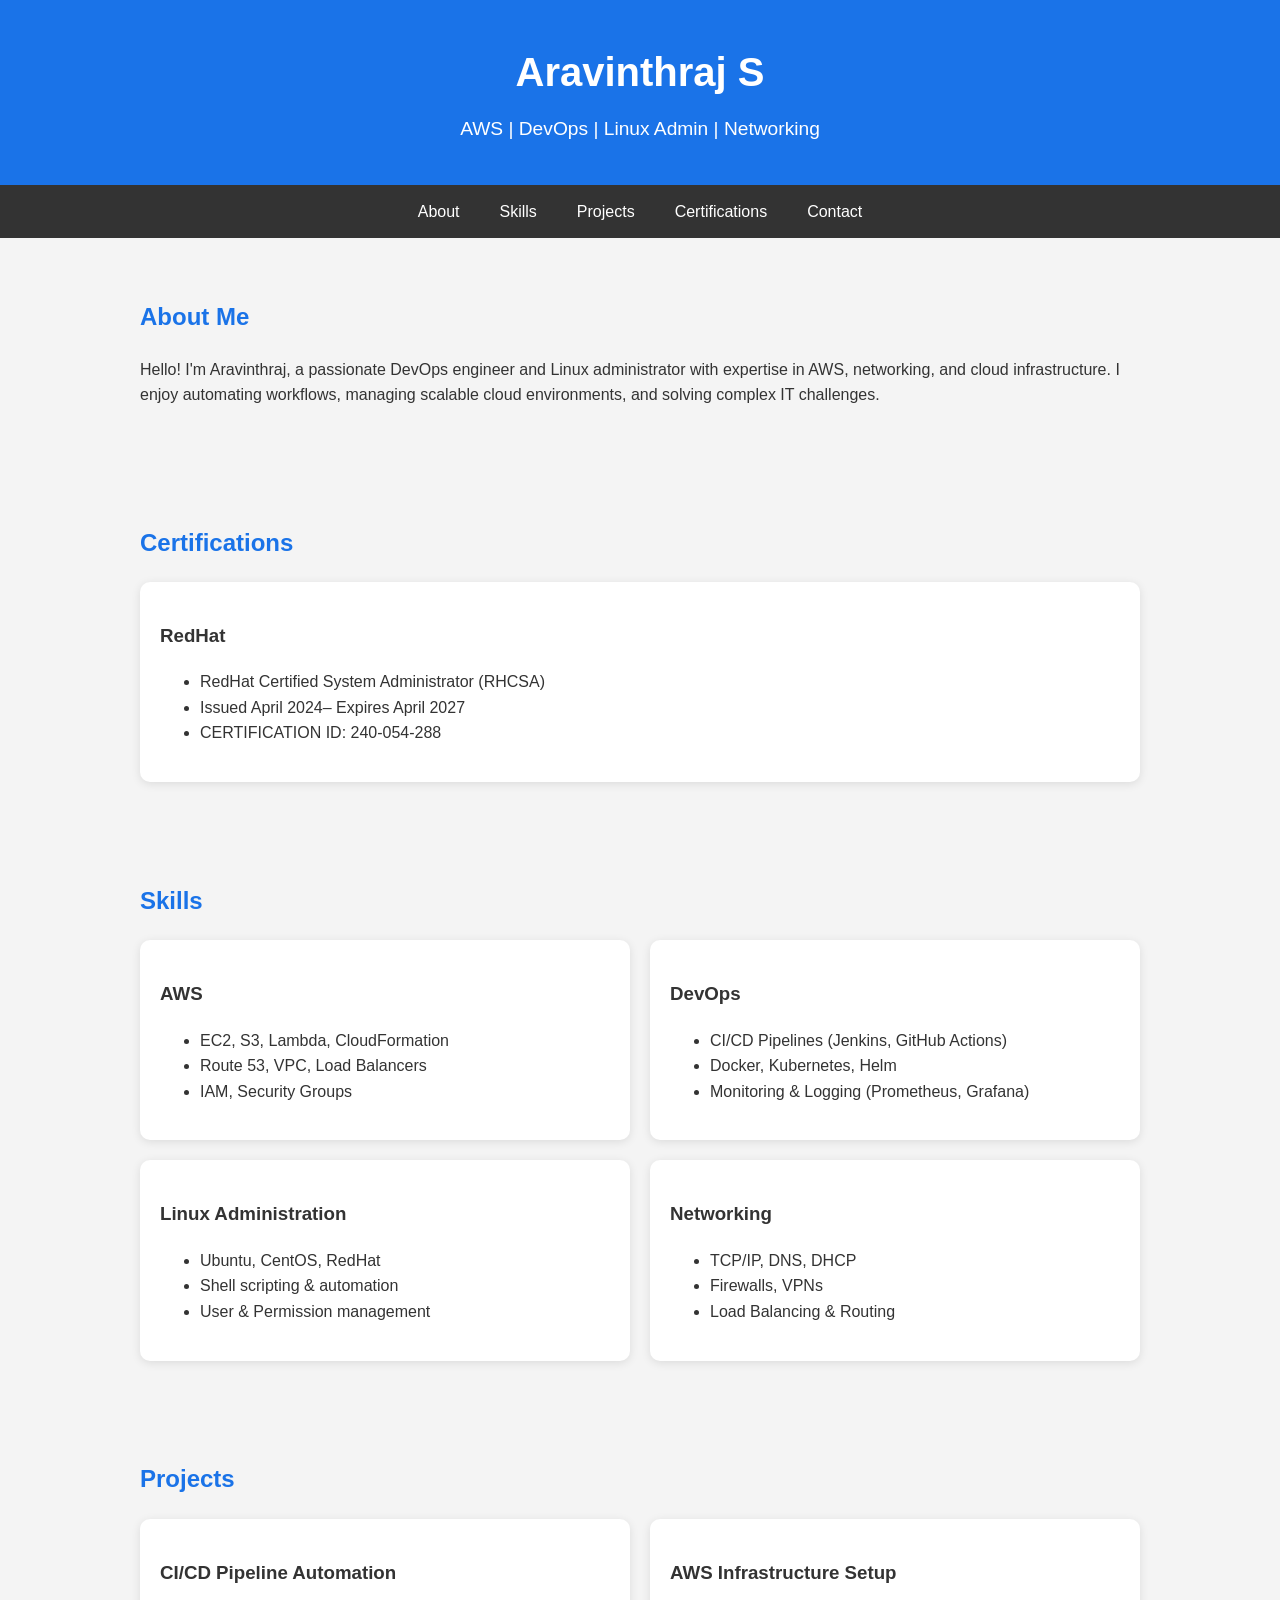
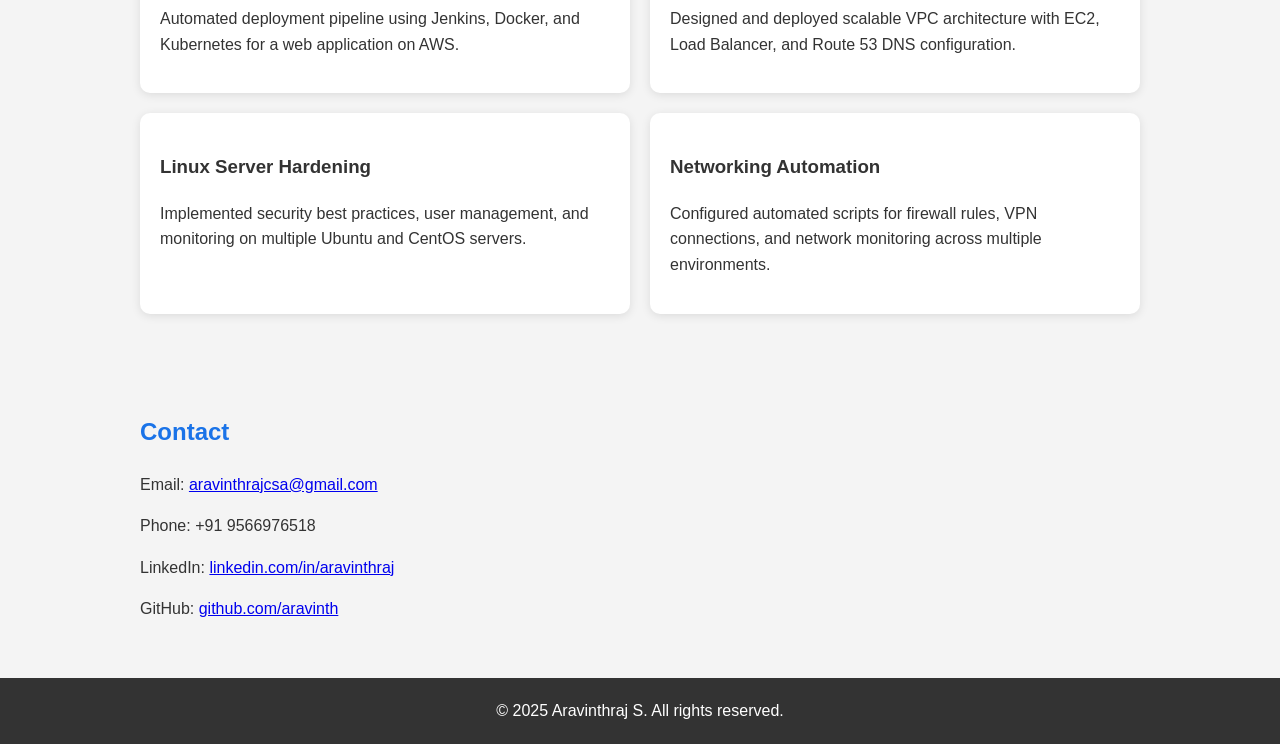
==== root/aravinth.html @ 82a0ebeb "Update aravinth.html" ====
<!DOCTYPE html>
<html lang="en">
<head>
    <meta charset="UTF-8">
    <meta name="viewport" content="width=device-width, initial-scale=1.0">
    <title>Aravinthraj S | DevOps & AWS Portfolio</title>
    <style>
        body {
            font-family: Arial, sans-serif;
            margin: 0;
            line-height: 1.6;
            background-color: #f4f4f4;
            color: #333;
        }
        header {
            background-color: #1a73e8;
            color: white;
            padding: 40px 20px;
            text-align: center;
        }
        header h1 {
            margin: 0;
            font-size: 2.5rem;
        }
        header p {
            margin: 10px 0 0;
            font-size: 1.2rem;
        }
        nav {
            display: flex;
            justify-content: center;
            background: #333;
        }
        nav a {
            color: white;
            padding: 14px 20px;
            text-decoration: none;
        }
        nav a:hover {
            background: #1a73e8;
        }
        section {
            padding: 40px 20px;
            max-width: 1000px;
            margin: auto;
        }
        h2 {
            color: #1a73e8;
        }
        .skills, .projects {
            display: flex;
            flex-wrap: wrap;
            gap: 20px;
        }
        .card {
            background: white;
            padding: 20px;
            flex: 1 1 300px;
            border-radius: 10px;
            box-shadow: 0px 2px 10px rgba(0,0,0,0.1);
        }
        footer {
            text-align: center;
            padding: 20px;
            background: #333;
            color: white;
        }
        .contact a {
            color: #1a73e8;
            text-decoration: none;
        }
    </style>
</head>
<body>

<header>
    <h1>Aravinthraj S</h1>
    <p>AWS | DevOps | Linux Admin | Networking</p>
</header>

<nav>
    <a href="#about">About</a>
    <a href="#skills">Skills</a>
    <a href="#projects">Projects</a>
    <a href="#certifications">Certifications</a>
    <a href="#contact">Contact</a>
</nav>

<section id="about">
    <h2>About Me</h2>
    <p>Hello! I'm Aravinthraj, a passionate DevOps engineer and Linux administrator with expertise in AWS, 
        networking, and cloud infrastructure. I enjoy automating workflows, managing scalable cloud environments,
         and solving complex IT challenges.</p>
</section>

<!-- <section id="certifications">
    <h2>RedHat</h2>
    <p>Hello! I'm Aravinthraj, a passionate DevOps engineer and Linux administrator with expertise in AWS, 
        networking, and cloud infrastructure. I enjoy automating workflows, managing scalable cloud environments,
         and solving complex IT challenges.</p>
</section> -->

<section id="certifications">
    <h2>Certifications</h2>
    <div class="certifications">
        <div class="card">
            <h3>RedHat</h3>
            <ul>
                <li>RedHat Certified System Administrator (RHCSA)</li>
                <li>Issued April 2024– Expires April 2027</li>
                <li>CERTIFICATION ID: 240-054-288</li>
            </ul>
        </div>
    </div>
</section>

<section id="skills">
    <h2>Skills</h2>
    <div class="skills">
        <div class="card">
            <h3>AWS</h3>
            <ul>
                <li>EC2, S3, Lambda, CloudFormation</li>
                <li>Route 53, VPC, Load Balancers</li>
                <li>IAM, Security Groups</li>
            </ul>
        </div>
        <div class="card">
            <h3>DevOps</h3>
            <ul>
                <li>CI/CD Pipelines (Jenkins, GitHub Actions)</li>
                <li>Docker, Kubernetes, Helm</li>
                <li>Monitoring & Logging (Prometheus, Grafana)</li>
            </ul>
        </div>
        <div class="card">
            <h3>Linux Administration</h3>
            <ul>
                <li>Ubuntu, CentOS, RedHat</li>
                <li>Shell scripting & automation</li>
                <li>User & Permission management</li>
            </ul>
        </div>
        <div class="card">
            <h3>Networking</h3>
            <ul>
                <li>TCP/IP, DNS, DHCP</li>
                <li>Firewalls, VPNs</li>
                <li>Load Balancing & Routing</li>
            </ul>
        </div>
    </div>
</section>

<section id="projects">
    <h2>Projects</h2>
    <div class="projects">
        <div class="card">
            <h3>CI/CD Pipeline Automation</h3>
            <p>Automated deployment pipeline using Jenkins, Docker, and Kubernetes for a web application on AWS.</p>
        </div>
        <div class="card">
            <h3>AWS Infrastructure Setup</h3>
            <p>Designed and deployed scalable VPC architecture with EC2, Load Balancer, and Route 53 DNS configuration.</p>
        </div>
        <div class="card">
            <h3>Linux Server Hardening</h3>
            <p>Implemented security best practices, user management, and monitoring on multiple Ubuntu and CentOS servers.</p>
        </div>
        <div class="card">
            <h3>Networking Automation</h3>
            <p>Configured automated scripts for firewall rules, VPN connections, and network monitoring across multiple environments.</p>
        </div>
    </div>
</section>

<section id="contact">
    <h2>Contact</h2>
    <p>Email: <a href="mailto:aravinthrajcsa@gmail.com">aravinthrajcsa@gmail.com</a></p>
    <p>Phone: +91 9566976518</p>
    <p>LinkedIn: <a href="https://www.linkedin.com/in/aravinthraj" target="_blank">linkedin.com/in/aravinthraj</a></p>
    <p>GitHub: <a href="https://github.com/aravinthcsa" target="_blank">github.com/aravinth</a></p>
</section>

<footer>
    &copy; 2025 Aravinthraj S. All rights reserved.
</footer>

</body>
</html>
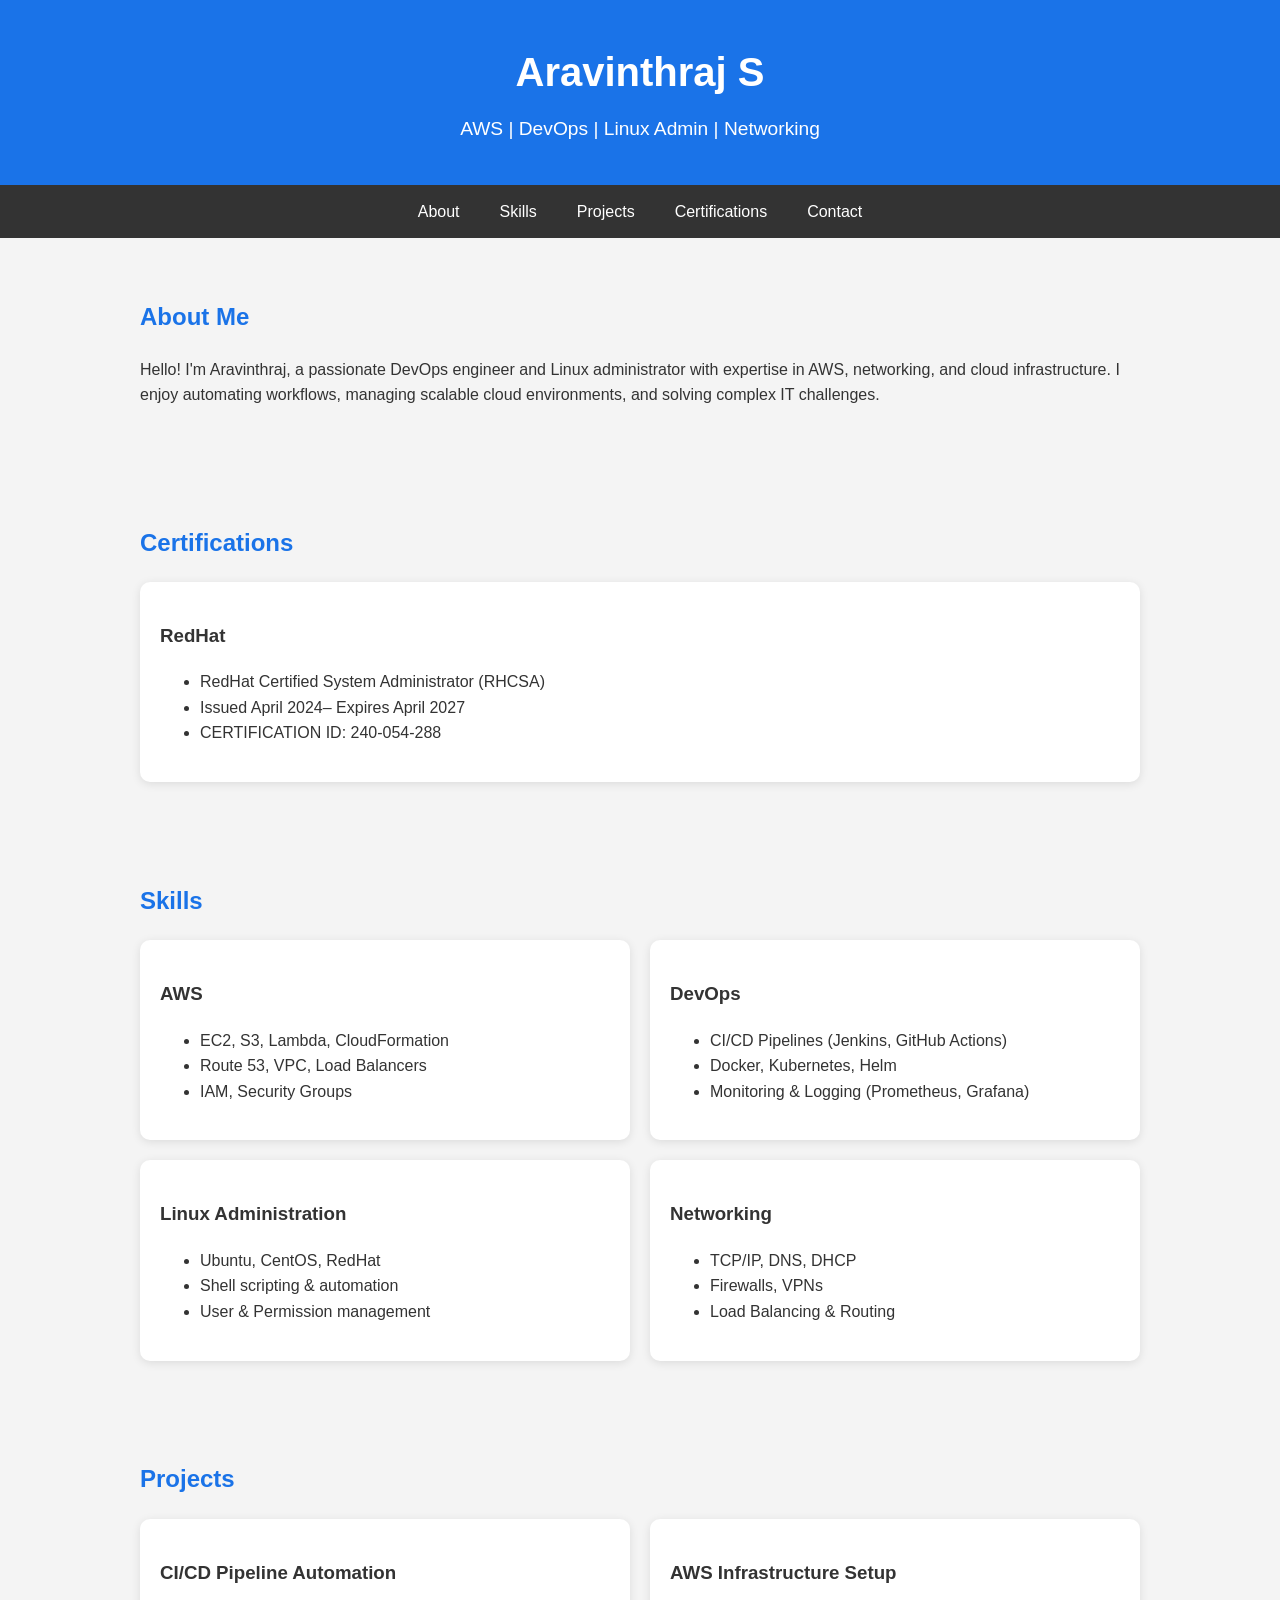
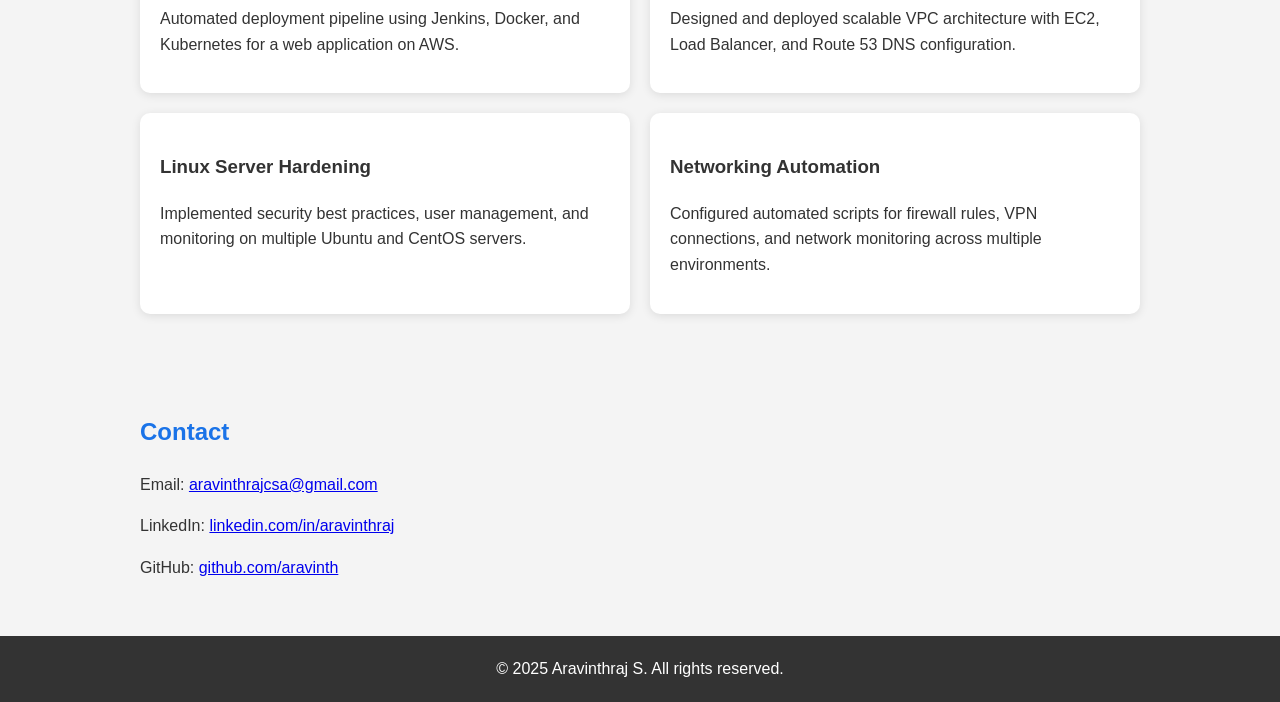
==== commit 55fa510c: "Update aravinth.html" ====
--- a/root/aravinth.html
+++ b/root/aravinth.html
@@ -177,7 +177,6 @@
 <section id="contact">
     <h2>Contact</h2>
     <p>Email: <a href="mailto:aravinthrajcsa@gmail.com">aravinthrajcsa@gmail.com</a></p>
-    <p>Phone: +91 9566976518</p>
     <p>LinkedIn: <a href="https://www.linkedin.com/in/aravinthraj" target="_blank">linkedin.com/in/aravinthraj</a></p>
     <p>GitHub: <a href="https://github.com/aravinthcsa" target="_blank">github.com/aravinth</a></p>
 </section>
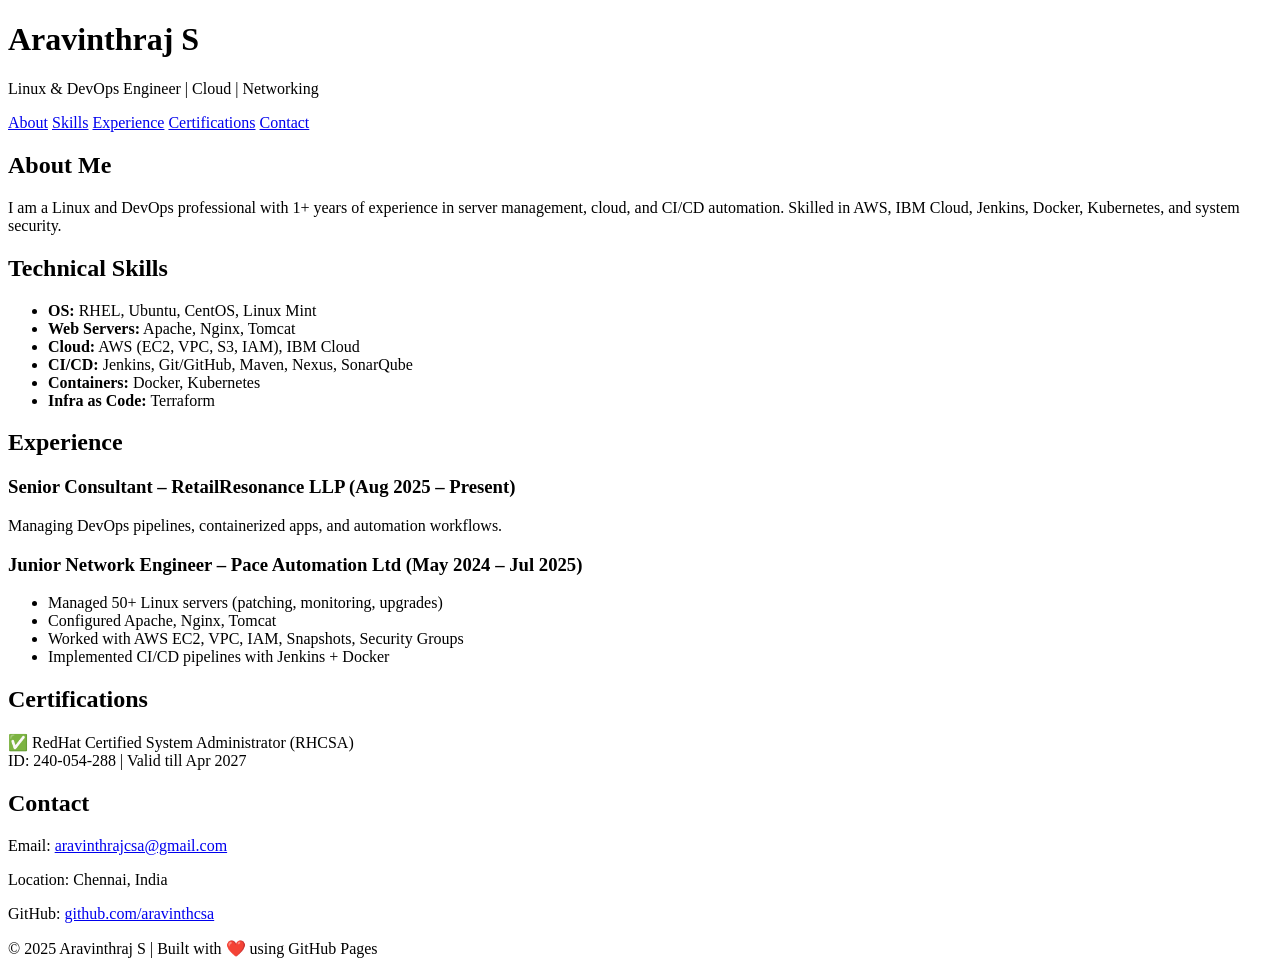
==== commit 28ac37d0: "Update aravinth.html" ====
--- a/root/aravinth.html
+++ b/root/aravinth.html
@@ -1,189 +1,70 @@
 <!DOCTYPE html>
 <html lang="en">
 <head>
-    <meta charset="UTF-8">
-    <meta name="viewport" content="width=device-width, initial-scale=1.0">
-    <title>Aravinthraj S | DevOps & AWS Portfolio</title>
-    <style>
-        body {
-            font-family: Arial, sans-serif;
-            margin: 0;
-            line-height: 1.6;
-            background-color: #f4f4f4;
-            color: #333;
-        }
-        header {
-            background-color: #1a73e8;
-            color: white;
-            padding: 40px 20px;
-            text-align: center;
-        }
-        header h1 {
-            margin: 0;
-            font-size: 2.5rem;
-        }
-        header p {
-            margin: 10px 0 0;
-            font-size: 1.2rem;
-        }
-        nav {
-            display: flex;
-            justify-content: center;
-            background: #333;
-        }
-        nav a {
-            color: white;
-            padding: 14px 20px;
-            text-decoration: none;
-        }
-        nav a:hover {
-            background: #1a73e8;
-        }
-        section {
-            padding: 40px 20px;
-            max-width: 1000px;
-            margin: auto;
-        }
-        h2 {
-            color: #1a73e8;
-        }
-        .skills, .projects {
-            display: flex;
-            flex-wrap: wrap;
-            gap: 20px;
-        }
-        .card {
-            background: white;
-            padding: 20px;
-            flex: 1 1 300px;
-            border-radius: 10px;
-            box-shadow: 0px 2px 10px rgba(0,0,0,0.1);
-        }
-        footer {
-            text-align: center;
-            padding: 20px;
-            background: #333;
-            color: white;
-        }
-        .contact a {
-            color: #1a73e8;
-            text-decoration: none;
-        }
-    </style>
+  <meta charset="UTF-8">
+  <meta name="viewport" content="width=device-width, initial-scale=1.0">
+  <title>Aravinthraj S | DevOps Engineer</title>
+  <link rel="stylesheet" href="style.css">
 </head>
 <body>
+  <header>
+    <h1>Aravinthraj S</h1>
+    <p>Linux & DevOps Engineer | Cloud | Networking</p>
+    <nav>
+      <a href="#about">About</a>
+      <a href="#skills">Skills</a>
+      <a href="#experience">Experience</a>
+      <a href="#certifications">Certifications</a>
+      <a href="#contact">Contact</a>
+    </nav>
+  </header>
 
-<header>
-    <h1>Aravinthraj S</h1>
-    <p>AWS | DevOps | Linux Admin | Networking</p>
-</header>
+  <section id="about">
+    <h2>About Me</h2>
+    <p>I am a Linux and DevOps professional with 1+ years of experience in server management, cloud, and CI/CD automation. Skilled in AWS, IBM Cloud, Jenkins, Docker, Kubernetes, and system security.</p>
+  </section>
 
-<nav>
-    <a href="#about">About</a>
-    <a href="#skills">Skills</a>
-    <a href="#projects">Projects</a>
-    <a href="#certifications">Certifications</a>
-    <a href="#contact">Contact</a>
-</nav>
+  <section id="skills">
+    <h2>Technical Skills</h2>
+    <ul>
+      <li><b>OS:</b> RHEL, Ubuntu, CentOS, Linux Mint</li>
+      <li><b>Web Servers:</b> Apache, Nginx, Tomcat</li>
+      <li><b>Cloud:</b> AWS (EC2, VPC, S3, IAM), IBM Cloud</li>
+      <li><b>CI/CD:</b> Jenkins, Git/GitHub, Maven, Nexus, SonarQube</li>
+      <li><b>Containers:</b> Docker, Kubernetes</li>
+      <li><b>Infra as Code:</b> Terraform</li>
+    </ul>
+  </section>
 
-<section id="about">
-    <h2>About Me</h2>
-    <p>Hello! I'm Aravinthraj, a passionate DevOps engineer and Linux administrator with expertise in AWS, 
-        networking, and cloud infrastructure. I enjoy automating workflows, managing scalable cloud environments,
-         and solving complex IT challenges.</p>
-</section>
+  <section id="experience">
+    <h2>Experience</h2>
+    <h3>Senior Consultant – RetailResonance LLP (Aug 2025 – Present)</h3>
+    <p>Managing DevOps pipelines, containerized apps, and automation workflows.</p>
+    
+    <h3>Junior Network Engineer – Pace Automation Ltd (May 2024 – Jul 2025)</h3>
+    <ul>
+      <li>Managed 50+ Linux servers (patching, monitoring, upgrades)</li>
+      <li>Configured Apache, Nginx, Tomcat</li>
+      <li>Worked with AWS EC2, VPC, IAM, Snapshots, Security Groups</li>
+      <li>Implemented CI/CD pipelines with Jenkins + Docker</li>
+    </ul>
+  </section>
 
-<!-- <section id="certifications">
-    <h2>RedHat</h2>
-    <p>Hello! I'm Aravinthraj, a passionate DevOps engineer and Linux administrator with expertise in AWS, 
-        networking, and cloud infrastructure. I enjoy automating workflows, managing scalable cloud environments,
-         and solving complex IT challenges.</p>
-</section> -->
+  <section id="certifications">
+    <h2>Certifications</h2>
+    <p>✅ RedHat Certified System Administrator (RHCSA)<br>
+       ID: 240-054-288 | Valid till Apr 2027</p>
+  </section>
 
-<section id="certifications">
-    <h2>Certifications</h2>
-    <div class="certifications">
-        <div class="card">
-            <h3>RedHat</h3>
-            <ul>
-                <li>RedHat Certified System Administrator (RHCSA)</li>
-                <li>Issued April 2024– Expires April 2027</li>
-                <li>CERTIFICATION ID: 240-054-288</li>
-            </ul>
-        </div>
-    </div>
-</section>
-
-<section id="skills">
-    <h2>Skills</h2>
-    <div class="skills">
-        <div class="card">
-            <h3>AWS</h3>
-            <ul>
-                <li>EC2, S3, Lambda, CloudFormation</li>
-                <li>Route 53, VPC, Load Balancers</li>
-                <li>IAM, Security Groups</li>
-            </ul>
-        </div>
-        <div class="card">
-            <h3>DevOps</h3>
-            <ul>
-                <li>CI/CD Pipelines (Jenkins, GitHub Actions)</li>
-                <li>Docker, Kubernetes, Helm</li>
-                <li>Monitoring & Logging (Prometheus, Grafana)</li>
-            </ul>
-        </div>
-        <div class="card">
-            <h3>Linux Administration</h3>
-            <ul>
-                <li>Ubuntu, CentOS, RedHat</li>
-                <li>Shell scripting & automation</li>
-                <li>User & Permission management</li>
-            </ul>
-        </div>
-        <div class="card">
-            <h3>Networking</h3>
-            <ul>
-                <li>TCP/IP, DNS, DHCP</li>
-                <li>Firewalls, VPNs</li>
-                <li>Load Balancing & Routing</li>
-            </ul>
-        </div>
-    </div>
-</section>
-
-<section id="projects">
-    <h2>Projects</h2>
-    <div class="projects">
-        <div class="card">
-            <h3>CI/CD Pipeline Automation</h3>
-            <p>Automated deployment pipeline using Jenkins, Docker, and Kubernetes for a web application on AWS.</p>
-        </div>
-        <div class="card">
-            <h3>AWS Infrastructure Setup</h3>
-            <p>Designed and deployed scalable VPC architecture with EC2, Load Balancer, and Route 53 DNS configuration.</p>
-        </div>
-        <div class="card">
-            <h3>Linux Server Hardening</h3>
-            <p>Implemented security best practices, user management, and monitoring on multiple Ubuntu and CentOS servers.</p>
-        </div>
-        <div class="card">
-            <h3>Networking Automation</h3>
-            <p>Configured automated scripts for firewall rules, VPN connections, and network monitoring across multiple environments.</p>
-        </div>
-    </div>
-</section>
-
-<section id="contact">
+  <section id="contact">
     <h2>Contact</h2>
     <p>Email: <a href="mailto:aravinthrajcsa@gmail.com">aravinthrajcsa@gmail.com</a></p>
-    <p>LinkedIn: <a href="https://www.linkedin.com/in/aravinthraj" target="_blank">linkedin.com/in/aravinthraj</a></p>
-    <p>GitHub: <a href="https://github.com/aravinthcsa" target="_blank">github.com/aravinth</a></p>
-</section>
+    <p>Location: Chennai, India</p>
+    <p>GitHub: <a href="https://github.com/aravinthcsa" target="_blank">github.com/aravinthcsa</a></p>
+  </section>
 
-<footer>
-    &copy; 2025 Aravinthraj S. All rights reserved.
-</footer>
-
+  <footer>
+    <p>© 2025 Aravinthraj S | Built with ❤️ using GitHub Pages</p>
+  </footer>
 </body>
 </html>
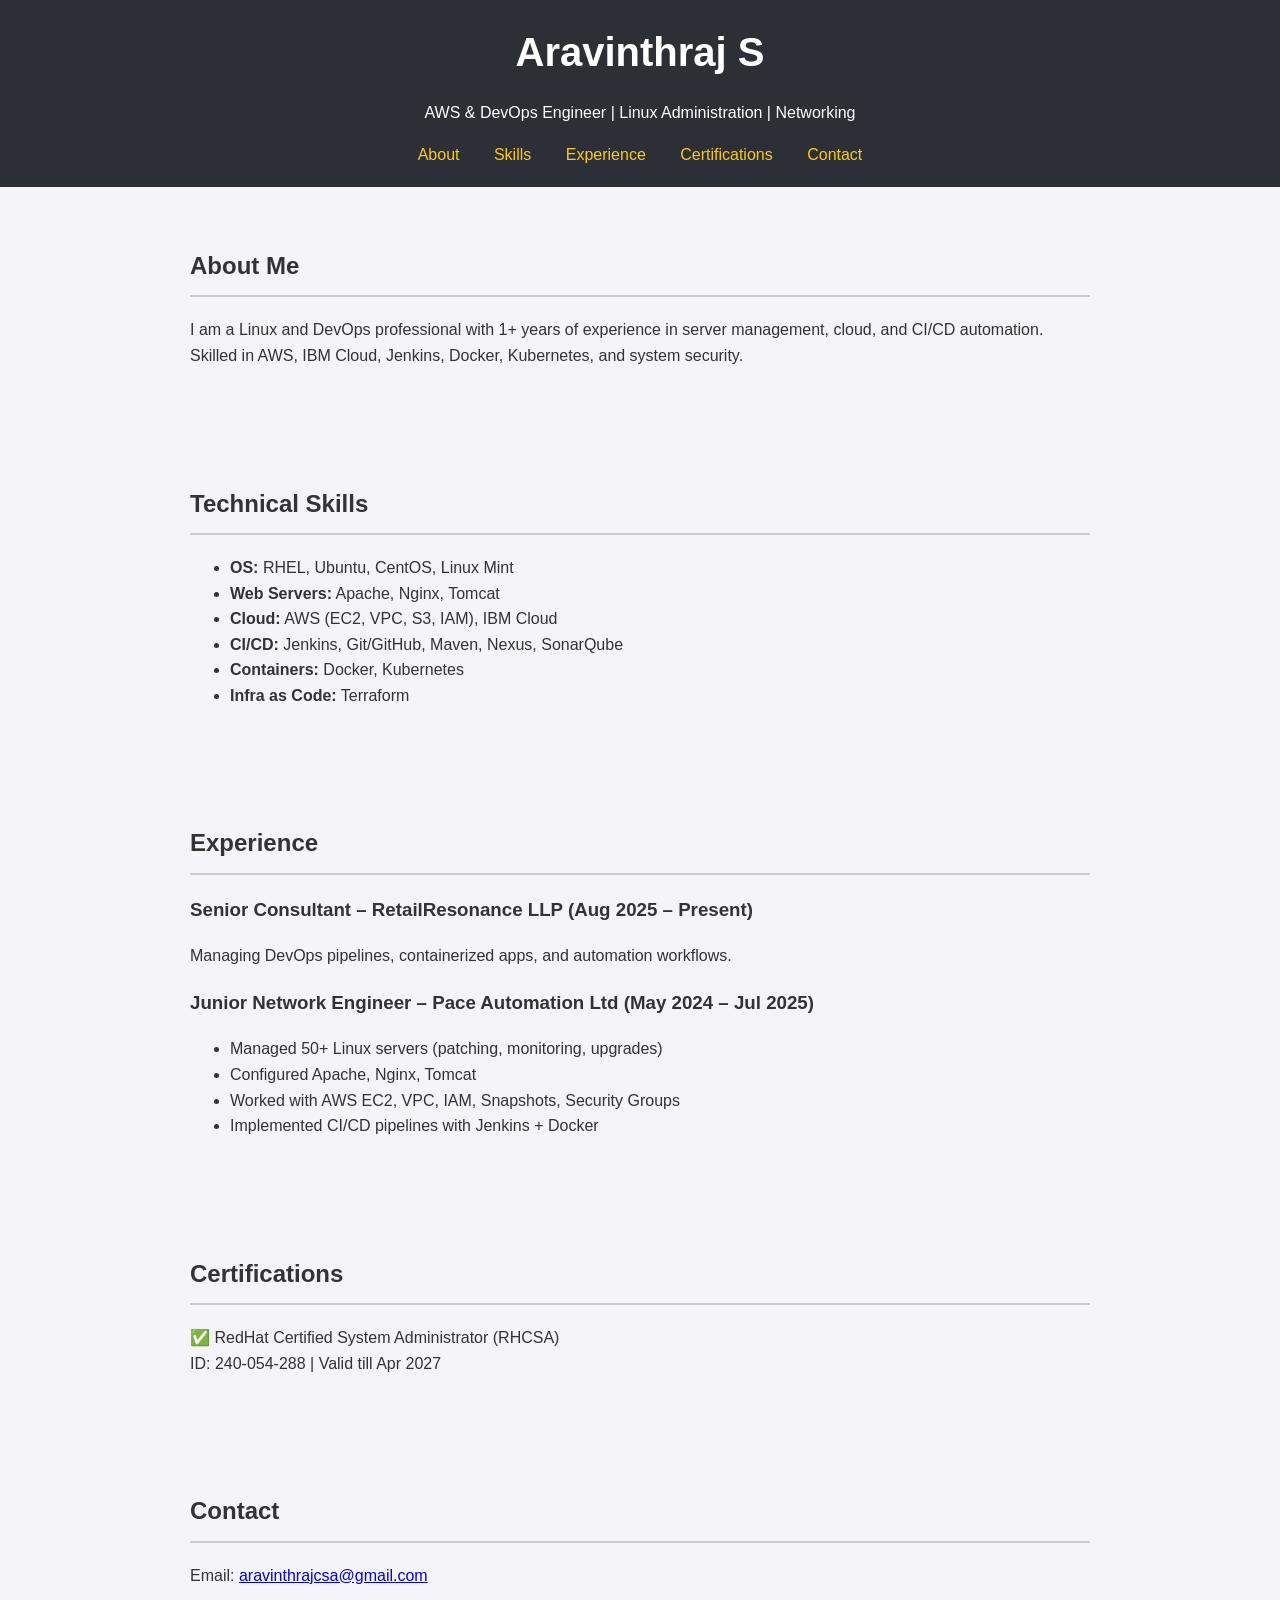
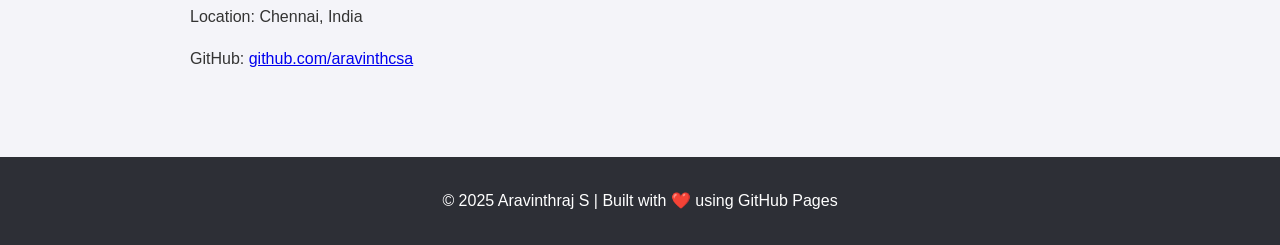
==== commit 4f3ac3d0: "Update aravinth.html" ====
--- a/root/aravinth.html
+++ b/root/aravinth.html
@@ -9,7 +9,7 @@
 <body>
   <header>
     <h1>Aravinthraj S</h1>
-    <p>Linux & DevOps Engineer | Cloud | Networking</p>
+    <p>AWS & DevOps Engineer | Linux Administration | Networking</p>
     <nav>
       <a href="#about">About</a>
       <a href="#skills">Skills</a>
--- a/root/style.css
+++ b/root/style.css
@@ -0,0 +1,40 @@
+body {
+  font-family: Arial, sans-serif;
+  margin: 0;
+  padding: 0;
+  line-height: 1.6;
+  background: #f4f4f9;
+  color: #333;
+}
+header {
+  background: #2d2f36;
+  color: white;
+  padding: 20px 0;
+  text-align: center;
+}
+header h1 {
+  margin: 0;
+  font-size: 2.5rem;
+}
+nav a {
+  margin: 0 15px;
+  color: #ffcc00;
+  text-decoration: none;
+}
+section {
+  padding: 40px;
+  max-width: 900px;
+  margin: auto;
+}
+h2 {
+  border-bottom: 2px solid #ccc;
+  padding-bottom: 10px;
+  margin-bottom: 20px;
+}
+footer {
+  text-align: center;
+  background: #2d2f36;
+  color: white;
+  padding: 15px;
+  margin-top: 30px;
+}
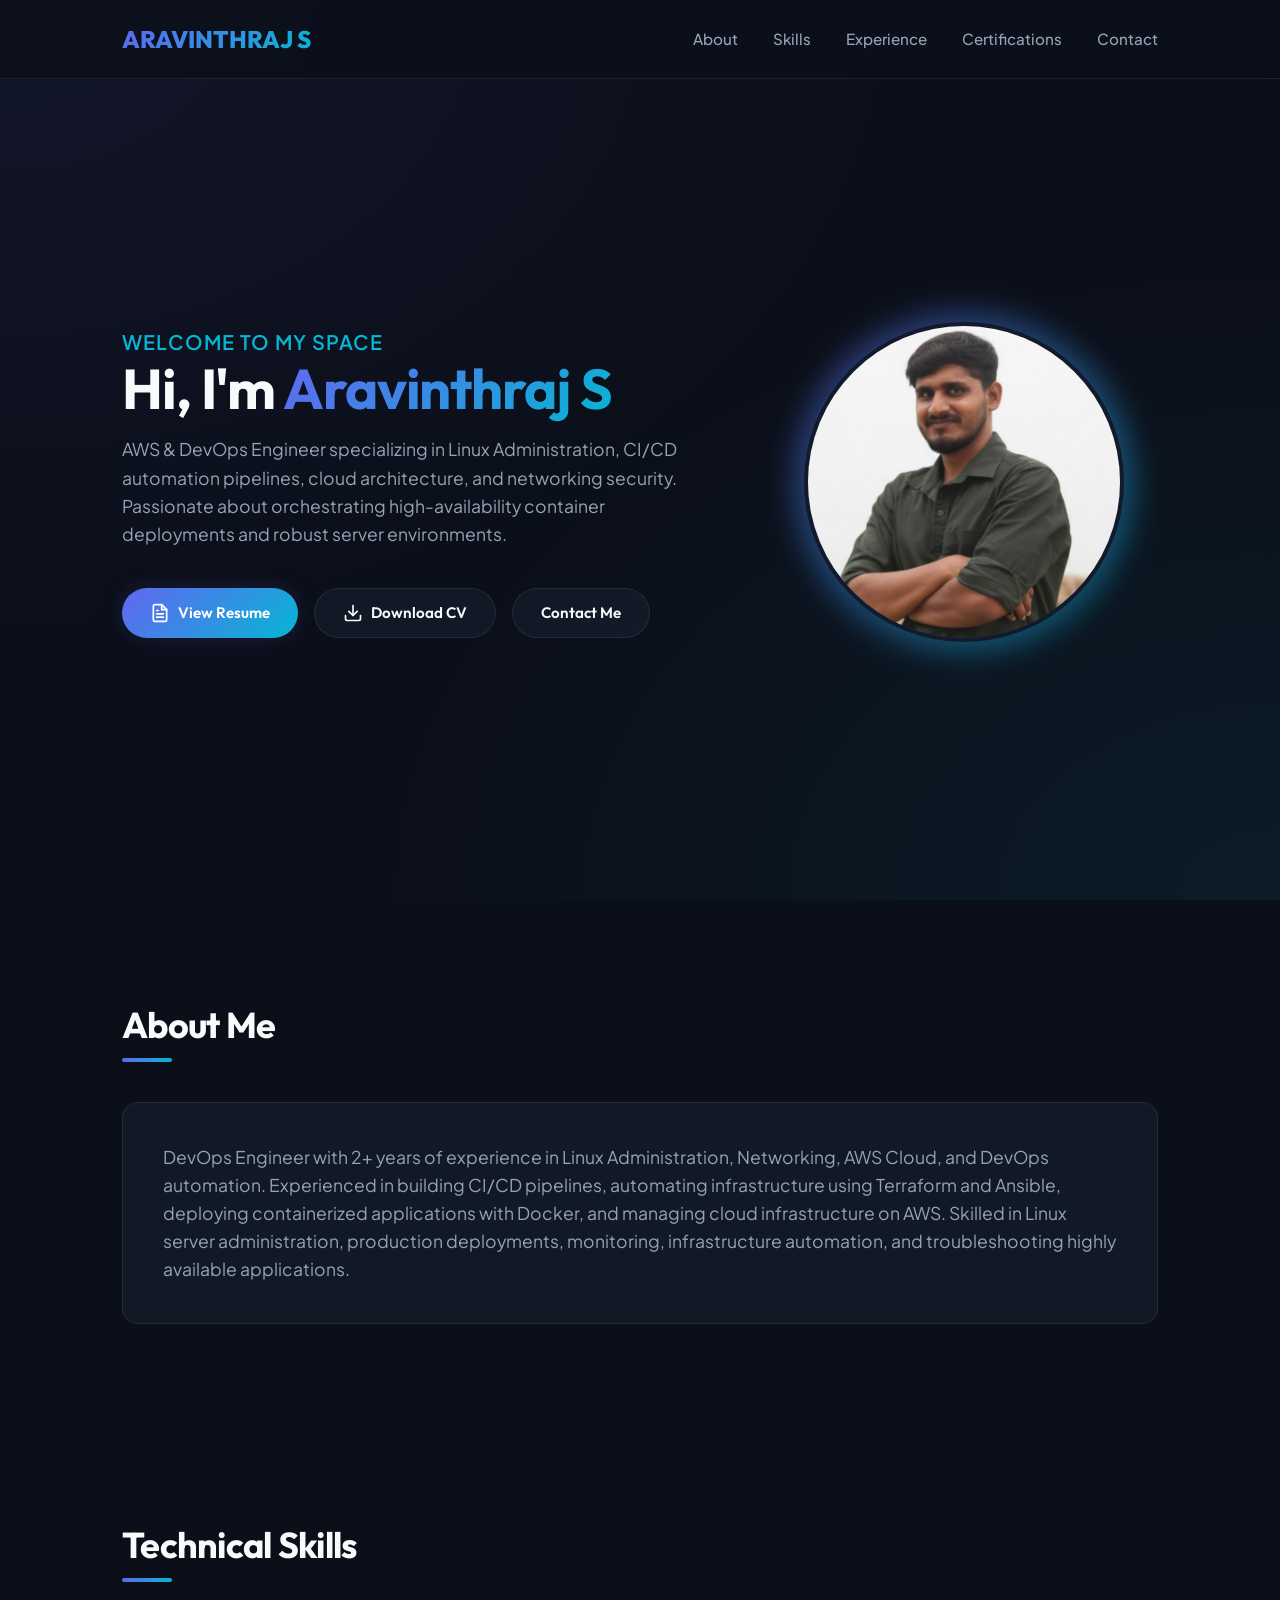
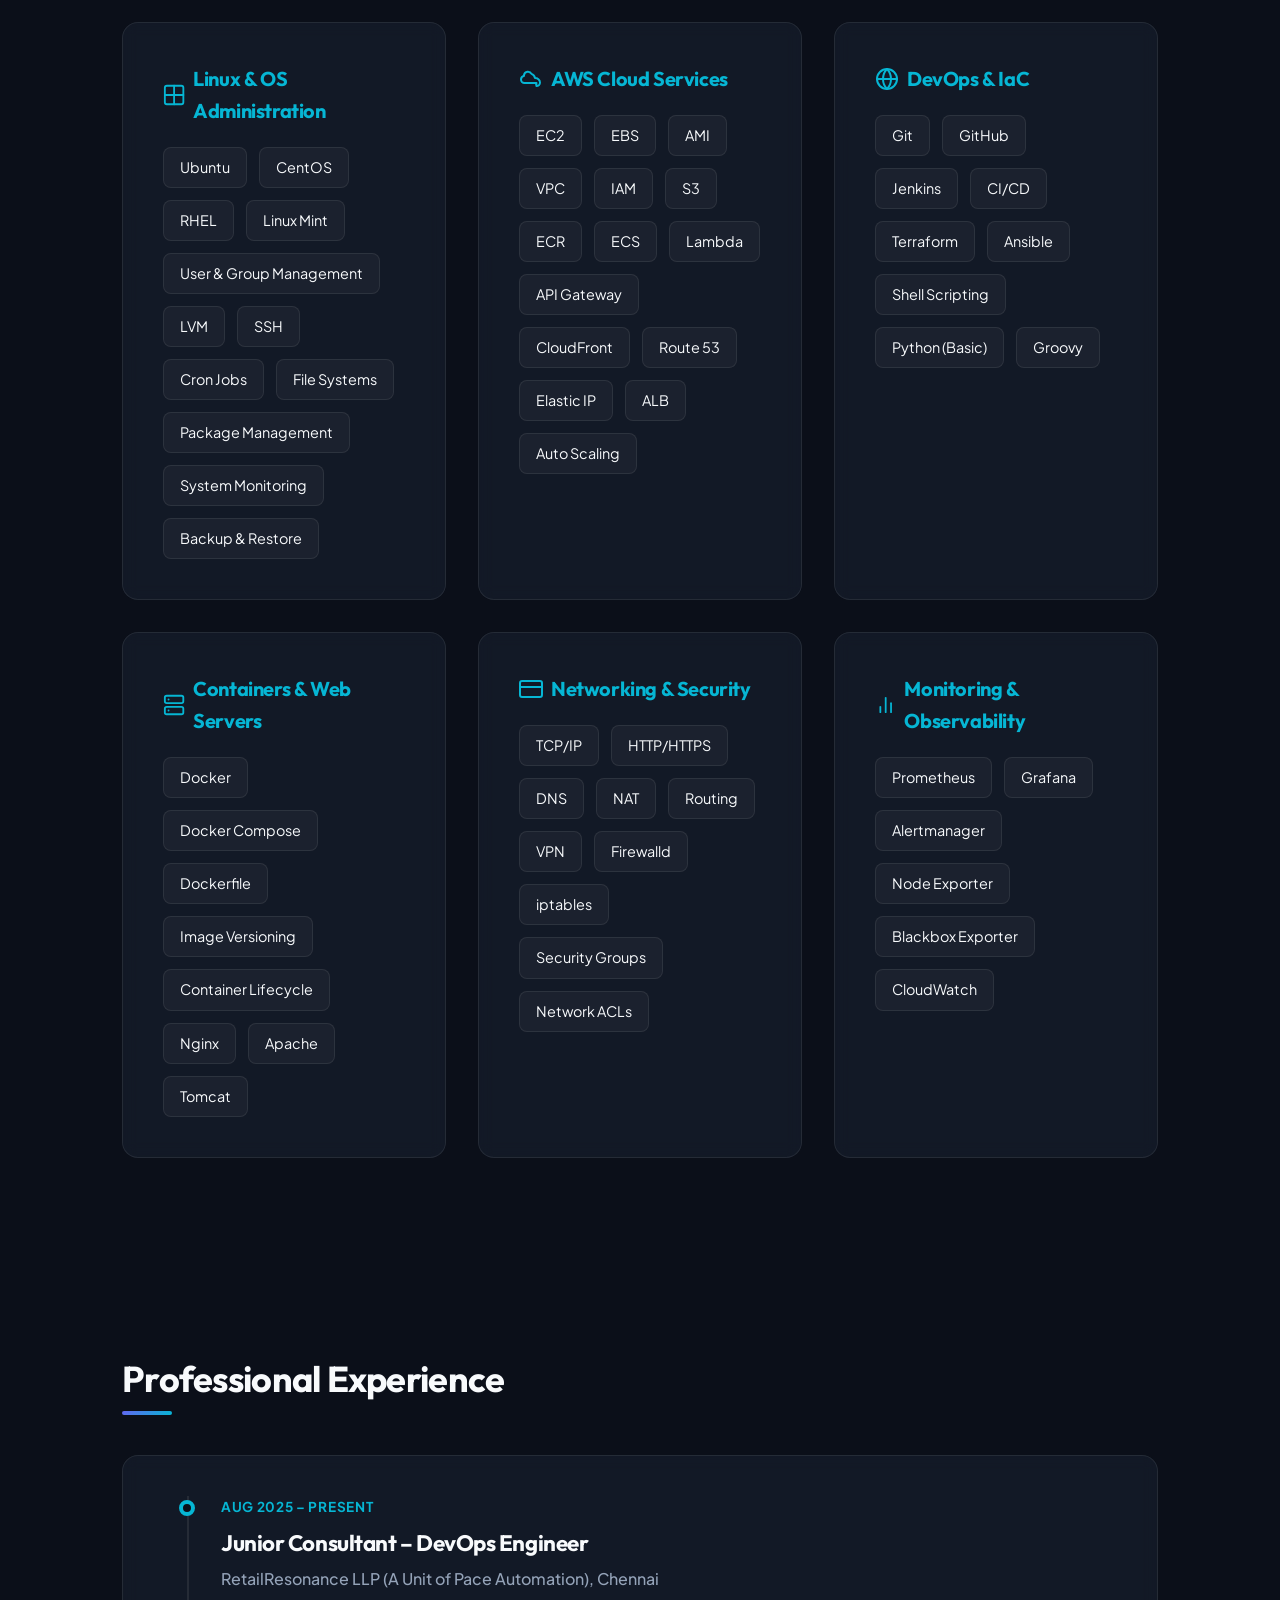
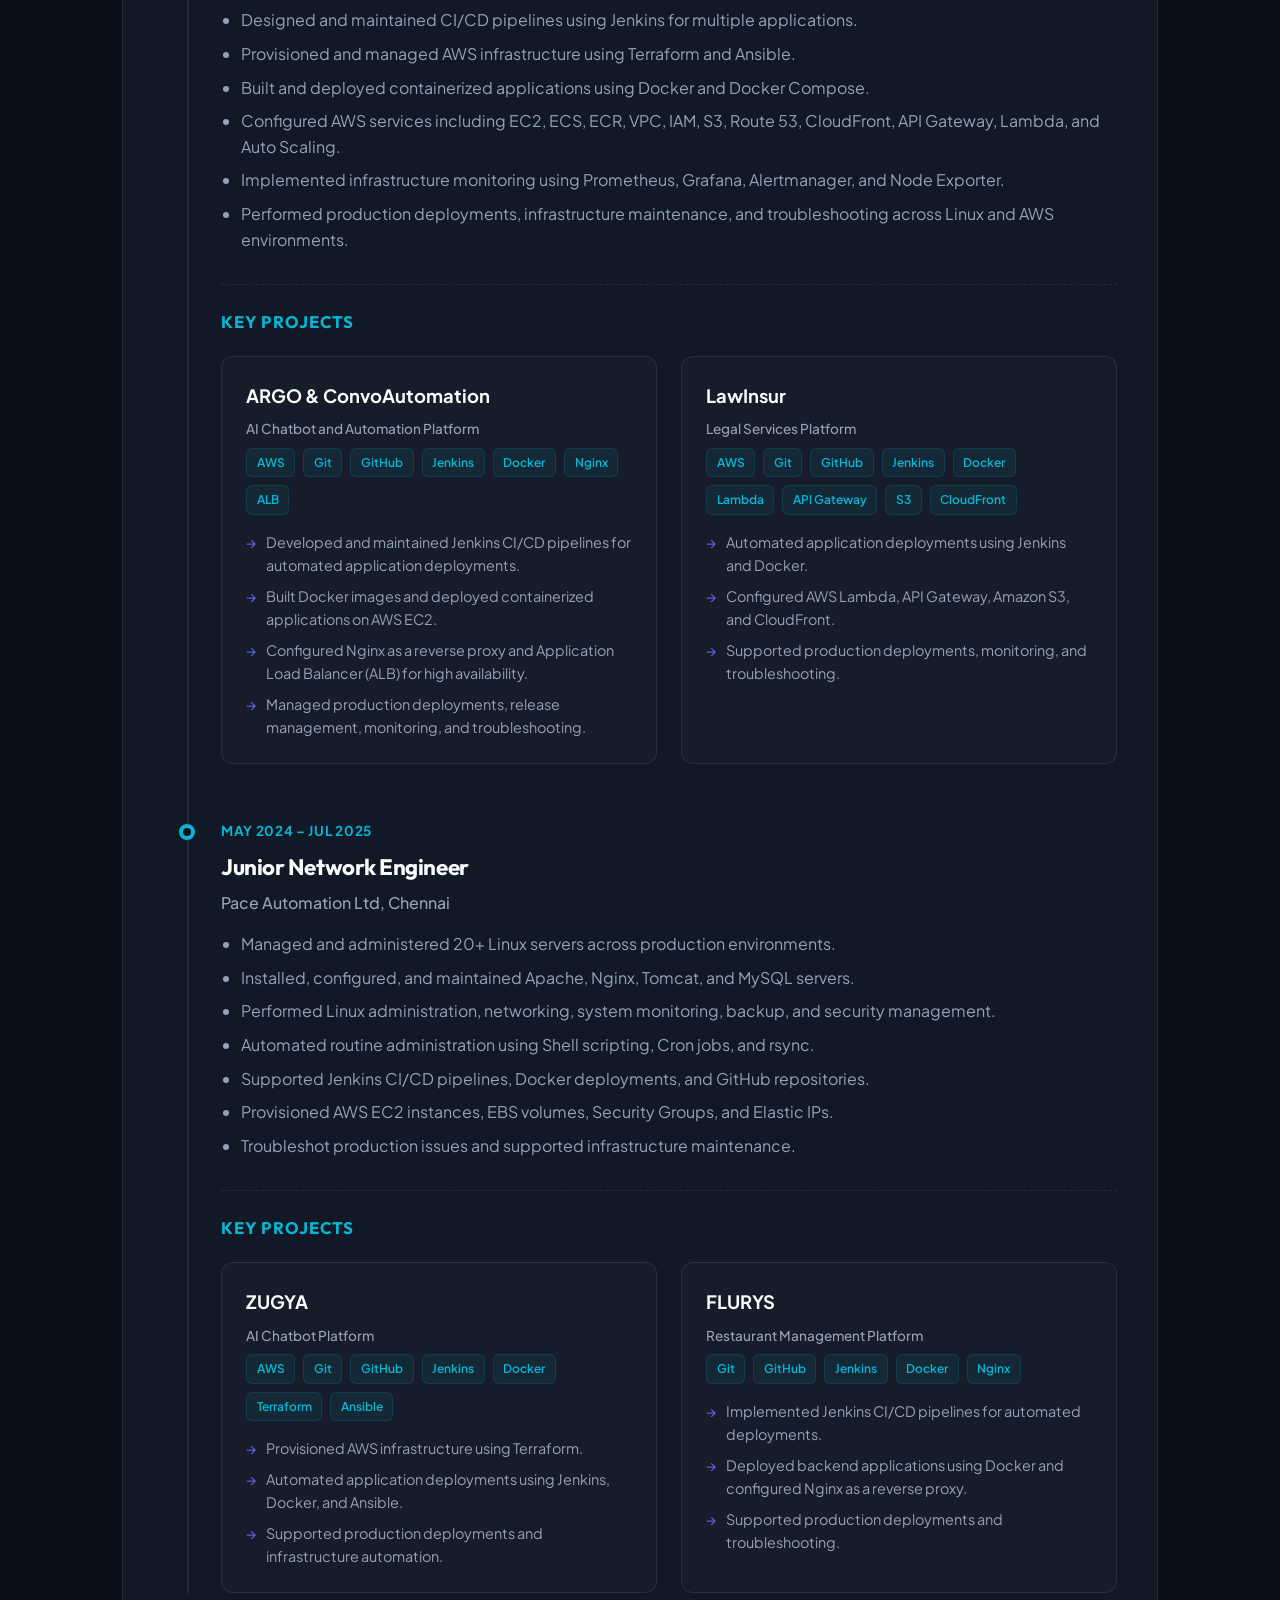
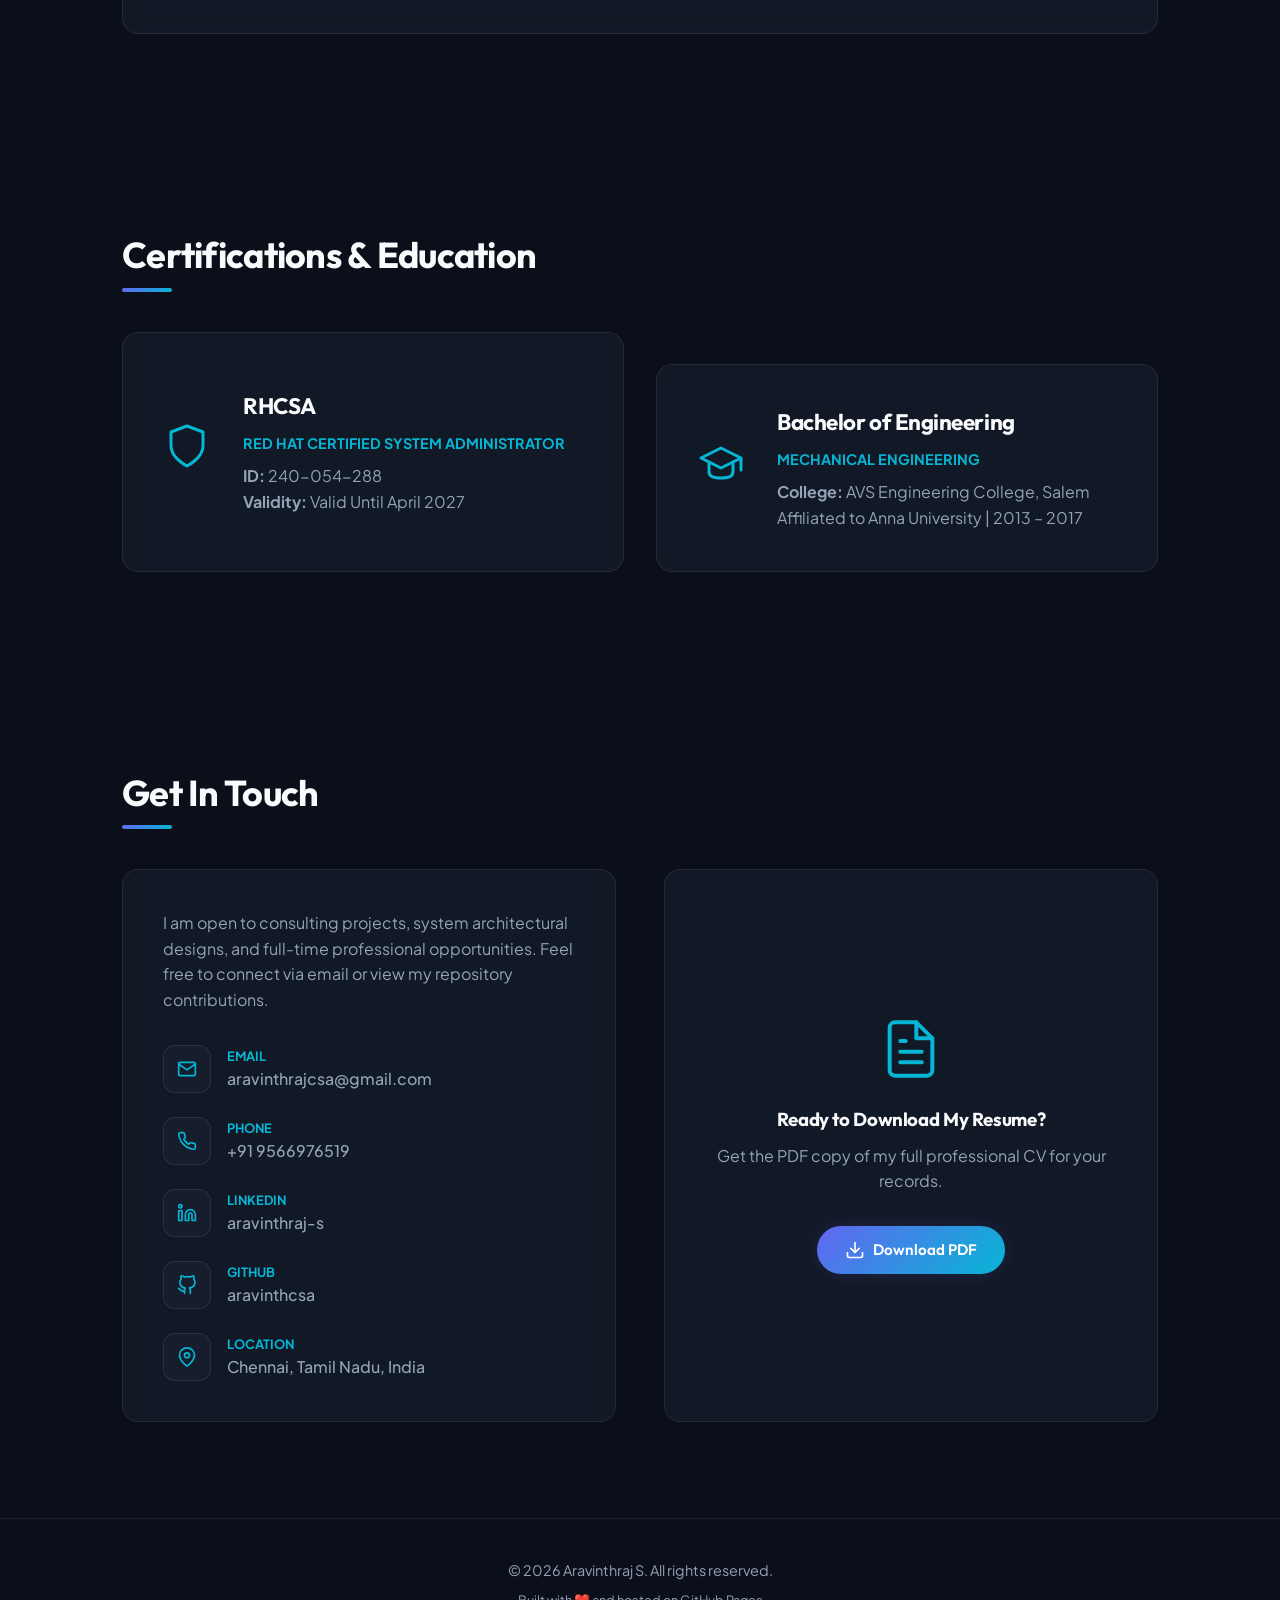
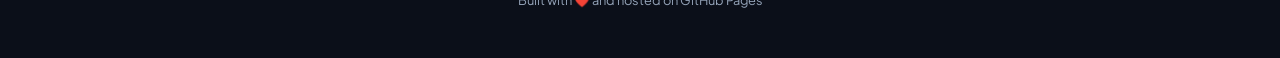
==== commit 20914eb1: "2+ years" ====
--- a/root/aravinth.html
+++ b/root/aravinth.html
@@ -3,68 +3,418 @@
 <head>
   <meta charset="UTF-8">
   <meta name="viewport" content="width=device-width, initial-scale=1.0">
-  <title>Aravinthraj S | DevOps Engineer</title>
+  <meta name="description" content="Portfolio of Aravinthraj S - AWS & DevOps Engineer and Linux Administrator. Explore projects, technical skills, and certifications.">
+  <title>Aravinthraj S | AWS & DevOps Engineer</title>
   <link rel="stylesheet" href="style.css">
 </head>
 <body>
+  <!-- Header -->
   <header>
-    <h1>Aravinthraj S</h1>
-    <p>AWS & DevOps Engineer | Linux Administration | Networking</p>
-    <nav>
-      <a href="#about">About</a>
-      <a href="#skills">Skills</a>
-      <a href="#experience">Experience</a>
-      <a href="#certifications">Certifications</a>
-      <a href="#contact">Contact</a>
-    </nav>
+    <div class="nav-container">
+      <a href="#" class="logo" id="logo">ARAVINTHRAJ S</a>
+      <nav id="main-navigation">
+        <a href="#about" id="nav-about">About</a>
+        <a href="#skills" id="nav-skills">Skills</a>
+        <a href="#experience" id="nav-experience">Experience</a>
+        <a href="#certifications" id="nav-certifications">Certifications</a>
+        <a href="#contact" id="nav-contact">Contact</a>
+      </nav>
+    </div>
   </header>
 
-  <section id="about">
-    <h2>About Me</h2>
-    <p>I am a Linux and DevOps professional with 1+ years of experience in server management, cloud, and CI/CD automation. Skilled in AWS, IBM Cloud, Jenkins, Docker, Kubernetes, and system security.</p>
-  </section>
-
-  <section id="skills">
-    <h2>Technical Skills</h2>
-    <ul>
-      <li><b>OS:</b> RHEL, Ubuntu, CentOS, Linux Mint</li>
-      <li><b>Web Servers:</b> Apache, Nginx, Tomcat</li>
-      <li><b>Cloud:</b> AWS (EC2, VPC, S3, IAM), IBM Cloud</li>
-      <li><b>CI/CD:</b> Jenkins, Git/GitHub, Maven, Nexus, SonarQube</li>
-      <li><b>Containers:</b> Docker, Kubernetes</li>
-      <li><b>Infra as Code:</b> Terraform</li>
-    </ul>
-  </section>
-
-  <section id="experience">
-    <h2>Experience</h2>
-    <h3>Senior Consultant – RetailResonance LLP (Aug 2025 – Present)</h3>
-    <p>Managing DevOps pipelines, containerized apps, and automation workflows.</p>
-    
-    <h3>Junior Network Engineer – Pace Automation Ltd (May 2024 – Jul 2025)</h3>
-    <ul>
-      <li>Managed 50+ Linux servers (patching, monitoring, upgrades)</li>
-      <li>Configured Apache, Nginx, Tomcat</li>
-      <li>Worked with AWS EC2, VPC, IAM, Snapshots, Security Groups</li>
-      <li>Implemented CI/CD pipelines with Jenkins + Docker</li>
-    </ul>
-  </section>
-
-  <section id="certifications">
-    <h2>Certifications</h2>
-    <p>✅ RedHat Certified System Administrator (RHCSA)<br>
-       ID: 240-054-288 | Valid till Apr 2027</p>
-  </section>
-
-  <section id="contact">
-    <h2>Contact</h2>
-    <p>Email: <a href="mailto:aravinthrajcsa@gmail.com">aravinthrajcsa@gmail.com</a></p>
-    <p>Location: Chennai, India</p>
-    <p>GitHub: <a href="https://github.com/aravinthcsa" target="_blank">github.com/aravinthcsa</a></p>
-  </section>
-
+  <!-- Hero Section -->
+  <section class="hero" id="hero">
+    <div class="hero-grid">
+      <div class="hero-text">
+        <span class="hero-subtitle">Welcome to my space</span>
+        <h1>Hi, I'm <span>Aravinthraj S</span></h1>
+        <p class="hero-desc">AWS & DevOps Engineer specializing in Linux Administration, CI/CD automation pipelines, cloud architecture, and networking security. Passionate about orchestrating high-availability container deployments and robust server environments.</p>
+        <div class="hero-actions">
+          <a href="assets/Aravinthraj.pdf" class="btn btn-primary" target="_blank" id="btn-view-cv">
+            <svg width="20" height="20" viewBox="0 0 24 24" fill="none" stroke="currentColor" stroke-width="2" stroke-linecap="round" stroke-linejoin="round" style="margin-right: 8px;"><path d="M14 2H6a2 2 0 0 0-2 2v16a2 2 0 0 0 2 2h12a2 2 0 0 0 2-2V8z"></path><polyline points="14 2 14 8 20 8"></polyline><line x1="16" y1="13" x2="8" y2="13"></line><line x1="16" y1="17" x2="8" y2="17"></line><polyline points="10 9 9 9 8 9"></polyline></svg>
+            View Resume
+          </a>
+          <a href="assets/Aravinthraj.pdf" download="Aravinthraj_Resume.pdf" class="btn btn-secondary" id="btn-download-cv">
+            <svg width="20" height="20" viewBox="0 0 24 24" fill="none" stroke="currentColor" stroke-width="2" stroke-linecap="round" stroke-linejoin="round" style="margin-right: 8px;"><path d="M21 15v4a2 2 0 0 1-2 2H5a2 2 0 0 1-2-2v-4"></path><polyline points="7 10 12 15 17 10"></polyline><line x1="12" y1="15" x2="12" y2="3"></line></svg>
+            Download CV
+          </a>
+          <a href="#contact" class="btn btn-secondary" id="btn-contact-hero">Contact Me</a>
+        </div>
+      </div>
+      <div class="hero-image-container">
+        <img src="assets/profile.jpeg" alt="Aravinthraj S Profile Picture" class="hero-img" id="img-profile">
+      </div>
+    </div>
+  </section>
+
+  <!-- About Me -->
+  <section class="container" id="about">
+    <h2 class="section-title">About Me</h2>
+    <div class="card">
+      <div class="about-content">
+        <p>DevOps Engineer with 2+ years of experience in Linux Administration, Networking, AWS Cloud, and DevOps automation. Experienced in building CI/CD pipelines, automating infrastructure using Terraform and Ansible, deploying containerized applications with Docker, and managing cloud infrastructure on AWS. Skilled in Linux server administration, production deployments, monitoring, infrastructure automation, and troubleshooting highly available applications.</p>
+      </div>
+    </div>
+  </section>
+
+  <!-- Skills -->
+  <section class="container" id="skills">
+    <h2 class="section-title">Technical Skills</h2>
+    <div class="skills-grid">
+      <!-- Linux & OS -->
+      <div class="card skill-category" id="skills-linux">
+        <h3>
+          <svg width="24" height="24" viewBox="0 0 24 24" fill="none" stroke="currentColor" stroke-width="2" stroke-linecap="round" stroke-linejoin="round"><rect x="2" y="2" width="20" height="20" rx="2.18" ry="2.18"></rect><line x1="12" y1="2" x2="12" y2="22"></line><line x1="2" y1="12" x2="22" y2="12"></line></svg>
+          Linux & OS Administration
+        </h3>
+        <div class="skill-tags">
+          <span class="skill-tag">Ubuntu</span>
+          <span class="skill-tag">CentOS</span>
+          <span class="skill-tag">RHEL</span>
+          <span class="skill-tag">Linux Mint</span>
+          <span class="skill-tag">User & Group Management</span>
+          <span class="skill-tag">LVM</span>
+          <span class="skill-tag">SSH</span>
+          <span class="skill-tag">Cron Jobs</span>
+          <span class="skill-tag">File Systems</span>
+          <span class="skill-tag">Package Management</span>
+          <span class="skill-tag">System Monitoring</span>
+          <span class="skill-tag">Backup & Restore</span>
+        </div>
+      </div>
+
+      <!-- AWS Cloud -->
+      <div class="card skill-category" id="skills-aws">
+        <h3>
+          <svg width="24" height="24" viewBox="0 0 24 24" fill="none" stroke="currentColor" stroke-width="2" stroke-linecap="round" stroke-linejoin="round"><path d="M17.5 19A3.5 3.5 0 0 0 21 15.5c0-2.79-2.54-4.5-5-4.5-.42-1.89-1.76-3.5-3.5-4.08A4.002 4.002 0 0 0 5 8c0 .28.03.55.08.82C3.18 9.3 2 10.78 2 12.5A3.5 3.5 0 0 0 5.5 16h12a3.5 3.5 0 0 0 0 3z"></path></svg>
+          AWS Cloud Services
+        </h3>
+        <div class="skill-tags">
+          <span class="skill-tag">EC2</span>
+          <span class="skill-tag">EBS</span>
+          <span class="skill-tag">AMI</span>
+          <span class="skill-tag">VPC</span>
+          <span class="skill-tag">IAM</span>
+          <span class="skill-tag">S3</span>
+          <span class="skill-tag">ECR</span>
+          <span class="skill-tag">ECS</span>
+          <span class="skill-tag">Lambda</span>
+          <span class="skill-tag">API Gateway</span>
+          <span class="skill-tag">CloudFront</span>
+          <span class="skill-tag">Route 53</span>
+          <span class="skill-tag">Elastic IP</span>
+          <span class="skill-tag">ALB</span>
+          <span class="skill-tag">Auto Scaling</span>
+        </div>
+      </div>
+
+      <!-- DevOps & IaC -->
+      <div class="card skill-category" id="skills-devops">
+        <h3>
+          <svg width="24" height="24" viewBox="0 0 24 24" fill="none" stroke="currentColor" stroke-width="2" stroke-linecap="round" stroke-linejoin="round"><circle cx="12" cy="12" r="10"></circle><path d="M12 2a14.5 14.5 0 0 0 0 20 14.5 14.5 0 0 0 0-20"></path><path d="M2 12h20"></path></svg>
+          DevOps & IaC
+        </h3>
+        <div class="skill-tags">
+          <span class="skill-tag">Git</span>
+          <span class="skill-tag">GitHub</span>
+          <span class="skill-tag">Jenkins</span>
+          <span class="skill-tag">CI/CD</span>
+          <span class="skill-tag">Terraform</span>
+          <span class="skill-tag">Ansible</span>
+          <span class="skill-tag">Shell Scripting</span>
+          <span class="skill-tag">Python (Basic)</span>
+          <span class="skill-tag">Groovy</span>
+        </div>
+      </div>
+
+      <!-- Containers & Web Servers -->
+      <div class="card skill-category" id="skills-containers">
+        <h3>
+          <svg width="24" height="24" viewBox="0 0 24 24" fill="none" stroke="currentColor" stroke-width="2" stroke-linecap="round" stroke-linejoin="round"><rect x="2" y="2" width="20" height="8" rx="2" ry="2"></rect><rect x="2" y="14" width="20" height="8" rx="2" ry="2"></rect><line x1="6" y1="6" x2="6.01" y2="6"></line><line x1="6" y1="18" x2="6.01" y2="18"></line></svg>
+          Containers & Web Servers
+        </h3>
+        <div class="skill-tags">
+          <span class="skill-tag">Docker</span>
+          <span class="skill-tag">Docker Compose</span>
+          <span class="skill-tag">Dockerfile</span>
+          <span class="skill-tag">Image Versioning</span>
+          <span class="skill-tag">Container Lifecycle</span>
+          <span class="skill-tag">Nginx</span>
+          <span class="skill-tag">Apache</span>
+          <span class="skill-tag">Tomcat</span>
+        </div>
+      </div>
+
+      <!-- Networking & Security -->
+      <div class="card skill-category" id="skills-networking">
+        <h3>
+          <svg width="24" height="24" viewBox="0 0 24 24" fill="none" stroke="currentColor" stroke-width="2" stroke-linecap="round" stroke-linejoin="round"><rect x="1" y="4" width="22" height="16" rx="2" ry="2"></rect><line x1="1" y1="10" x2="23" y2="10"></line></svg>
+          Networking & Security
+        </h3>
+        <div class="skill-tags">
+          <span class="skill-tag">TCP/IP</span>
+          <span class="skill-tag">HTTP/HTTPS</span>
+          <span class="skill-tag">DNS</span>
+          <span class="skill-tag">NAT</span>
+          <span class="skill-tag">Routing</span>
+          <span class="skill-tag">VPN</span>
+          <span class="skill-tag">Firewalld</span>
+          <span class="skill-tag">iptables</span>
+          <span class="skill-tag">Security Groups</span>
+          <span class="skill-tag">Network ACLs</span>
+        </div>
+      </div>
+
+      <!-- Monitoring & CloudWatch -->
+      <div class="card skill-category" id="skills-monitoring">
+        <h3>
+          <svg width="24" height="24" viewBox="0 0 24 24" fill="none" stroke="currentColor" stroke-width="2" stroke-linecap="round" stroke-linejoin="round"><line x1="18" y1="20" x2="18" y2="10"></line><line x1="12" y1="20" x2="12" y2="4"></line><line x1="6" y1="20" x2="6" y2="14"></line></svg>
+          Monitoring & Observability
+        </h3>
+        <div class="skill-tags">
+          <span class="skill-tag">Prometheus</span>
+          <span class="skill-tag">Grafana</span>
+          <span class="skill-tag">Alertmanager</span>
+          <span class="skill-tag">Node Exporter</span>
+          <span class="skill-tag">Blackbox Exporter</span>
+          <span class="skill-tag">CloudWatch</span>
+        </div>
+      </div>
+    </div>
+  </section>
+
+  <!-- Experience -->
+  <section class="container" id="experience">
+    <h2 class="section-title">Professional Experience</h2>
+    <div class="card">
+      <div class="timeline">
+        <!-- Job 1 -->
+        <div class="timeline-item">
+          <div class="timeline-marker"></div>
+          <div class="timeline-date">Aug 2025 – Present</div>
+          <h3 class="timeline-title">Junior Consultant – DevOps Engineer</h3>
+          <div class="timeline-company">RetailResonance LLP (A Unit of Pace Automation), Chennai</div>
+          <ul class="timeline-desc" style="margin-bottom: 1.5rem;">
+            <li>Designed and maintained CI/CD pipelines using Jenkins for multiple applications.</li>
+            <li>Provisioned and managed AWS infrastructure using Terraform and Ansible.</li>
+            <li>Built and deployed containerized applications using Docker and Docker Compose.</li>
+            <li>Configured AWS services including EC2, ECS, ECR, VPC, IAM, S3, Route 53, CloudFront, API Gateway, Lambda, and Auto Scaling.</li>
+            <li>Implemented infrastructure monitoring using Prometheus, Grafana, Alertmanager, and Node Exporter.</li>
+            <li>Performed production deployments, infrastructure maintenance, and troubleshooting across Linux and AWS environments.</li>
+          </ul>
+
+          <div class="job-projects">
+            <h4>Key Projects</h4>
+            <div class="project-list">
+              <!-- Project 1.1 -->
+              <div class="project-card">
+                <div class="project-name">ARGO & ConvoAutomation</div>
+                <div style="font-size: 0.85rem; color: var(--text-secondary); margin-bottom: 0.5rem; font-weight: 500;">AI Chatbot and Automation Platform</div>
+                <div class="project-tech">
+                  <span class="tech-badge">AWS</span>
+                  <span class="tech-badge">Git</span>
+                  <span class="tech-badge">GitHub</span>
+                  <span class="tech-badge">Jenkins</span>
+                  <span class="tech-badge">Docker</span>
+                  <span class="tech-badge">Nginx</span>
+                  <span class="tech-badge">ALB</span>
+                </div>
+                <ul class="project-bullets">
+                  <li>Developed and maintained Jenkins CI/CD pipelines for automated application deployments.</li>
+                  <li>Built Docker images and deployed containerized applications on AWS EC2.</li>
+                  <li>Configured Nginx as a reverse proxy and Application Load Balancer (ALB) for high availability.</li>
+                  <li>Managed production deployments, release management, monitoring, and troubleshooting.</li>
+                </ul>
+              </div>
+
+              <!-- Project 1.2 -->
+              <div class="project-card">
+                <div class="project-name">LawInsur</div>
+                <div style="font-size: 0.85rem; color: var(--text-secondary); margin-bottom: 0.5rem; font-weight: 500;">Legal Services Platform</div>
+                <div class="project-tech">
+                  <span class="tech-badge">AWS</span>
+                  <span class="tech-badge">Git</span>
+                  <span class="tech-badge">GitHub</span>
+                  <span class="tech-badge">Jenkins</span>
+                  <span class="tech-badge">Docker</span>
+                  <span class="tech-badge">Lambda</span>
+                  <span class="tech-badge">API Gateway</span>
+                  <span class="tech-badge">S3</span>
+                  <span class="tech-badge">CloudFront</span>
+                </div>
+                <ul class="project-bullets">
+                  <li>Automated application deployments using Jenkins and Docker.</li>
+                  <li>Configured AWS Lambda, API Gateway, Amazon S3, and CloudFront.</li>
+                  <li>Supported production deployments, monitoring, and troubleshooting.</li>
+                </ul>
+              </div>
+            </div>
+          </div>
+        </div>
+
+        <!-- Job 2 -->
+        <div class="timeline-item">
+          <div class="timeline-marker"></div>
+          <div class="timeline-date">May 2024 – Jul 2025</div>
+          <h3 class="timeline-title">Junior Network Engineer</h3>
+          <div class="timeline-company">Pace Automation Ltd, Chennai</div>
+          <ul class="timeline-desc" style="margin-bottom: 1.5rem;">
+            <li>Managed and administered 20+ Linux servers across production environments.</li>
+            <li>Installed, configured, and maintained Apache, Nginx, Tomcat, and MySQL servers.</li>
+            <li>Performed Linux administration, networking, system monitoring, backup, and security management.</li>
+            <li>Automated routine administration using Shell scripting, Cron jobs, and rsync.</li>
+            <li>Supported Jenkins CI/CD pipelines, Docker deployments, and GitHub repositories.</li>
+            <li>Provisioned AWS EC2 instances, EBS volumes, Security Groups, and Elastic IPs.</li>
+            <li>Troubleshot production issues and supported infrastructure maintenance.</li>
+          </ul>
+
+          <div class="job-projects">
+            <h4>Key Projects</h4>
+            <div class="project-list">
+              <!-- Project 2.1 -->
+              <div class="project-card">
+                <div class="project-name">ZUGYA</div>
+                <div style="font-size: 0.85rem; color: var(--text-secondary); margin-bottom: 0.5rem; font-weight: 500;">AI Chatbot Platform</div>
+                <div class="project-tech">
+                  <span class="tech-badge">AWS</span>
+                  <span class="tech-badge">Git</span>
+                  <span class="tech-badge">GitHub</span>
+                  <span class="tech-badge">Jenkins</span>
+                  <span class="tech-badge">Docker</span>
+                  <span class="tech-badge">Terraform</span>
+                  <span class="tech-badge">Ansible</span>
+                </div>
+                <ul class="project-bullets">
+                  <li>Provisioned AWS infrastructure using Terraform.</li>
+                  <li>Automated application deployments using Jenkins, Docker, and Ansible.</li>
+                  <li>Supported production deployments and infrastructure automation.</li>
+                </ul>
+              </div>
+
+              <!-- Project 2.2 -->
+              <div class="project-card">
+                <div class="project-name">FLURYS</div>
+                <div style="font-size: 0.85rem; color: var(--text-secondary); margin-bottom: 0.5rem; font-weight: 500;">Restaurant Management Platform</div>
+                <div class="project-tech">
+                  <span class="tech-badge">Git</span>
+                  <span class="tech-badge">GitHub</span>
+                  <span class="tech-badge">Jenkins</span>
+                  <span class="tech-badge">Docker</span>
+                  <span class="tech-badge">Nginx</span>
+                </div>
+                <ul class="project-bullets">
+                  <li>Implemented Jenkins CI/CD pipelines for automated deployments.</li>
+                  <li>Deployed backend applications using Docker and configured Nginx as a reverse proxy.</li>
+                  <li>Supported production deployments and troubleshooting.</li>
+                </ul>
+              </div>
+            </div>
+          </div>
+        </div>
+      </div>
+    </div>
+  </section>
+
+  <!-- Certifications & Education -->
+  <section class="container" id="certifications">
+    <h2 class="section-title">Certifications & Education</h2>
+    <div style="display: grid; grid-template-columns: repeat(auto-fit, minmax(320px, 1fr)); gap: 2rem;">
+      <div class="card cert-card" id="cert-rhcsa">
+        <div class="cert-icon">
+          <svg width="48" height="48" viewBox="0 0 24 24" fill="none" stroke="currentColor" stroke-width="1.5" stroke-linecap="round" stroke-linejoin="round"><path d="M12 22s8-4 8-10V5l-8-3-8 3v7c0 6 8 10 8 10z"></path></svg>
+        </div>
+        <div class="cert-info">
+          <h3>RHCSA</h3>
+          <p style="font-size: 0.9rem; color: var(--accent-secondary); font-weight: 700; text-transform: uppercase;">Red Hat Certified System Administrator</p>
+          <p style="margin-top: 0.5rem;"><strong>ID:</strong> 240-054-288</p>
+          <p><strong>Validity:</strong> Valid Until April 2027</p>
+        </div>
+      </div>
+
+      <div class="card edu-card" id="edu-be">
+        <div class="edu-icon">
+          <svg width="48" height="48" viewBox="0 0 24 24" fill="none" stroke="currentColor" stroke-width="1.5" stroke-linecap="round" stroke-linejoin="round"><path d="M22 10v6M2 10l10-5 10 5-10 5z"></path><path d="M6 12v5c0 2 2 3 6 3s6-1 6-3v-5"></path></svg>
+        </div>
+        <div class="edu-info">
+          <h3>Bachelor of Engineering</h3>
+          <p style="font-size: 0.9rem; color: var(--accent-secondary); font-weight: 700; text-transform: uppercase;">Mechanical Engineering</p>
+          <p style="margin-top: 0.5rem;"><strong>College:</strong> AVS Engineering College, Salem</p>
+          <p>Affiliated to Anna University | 2013 – 2017</p>
+        </div>
+      </div>
+    </div>
+  </section>
+
+  <!-- Contact -->
+  <section class="container" id="contact">
+    <h2 class="section-title">Get In Touch</h2>
+    <div class="contact-container">
+      <div class="card">
+        <p style="color: var(--text-secondary); margin-bottom: 2rem;">I am open to consulting projects, system architectural designs, and full-time professional opportunities. Feel free to connect via email or view my repository contributions.</p>
+        <div class="contact-links">
+          <a href="mailto:aravinthrajcsa@gmail.com" class="contact-item" id="contact-email">
+            <div class="contact-icon">
+              <svg width="20" height="20" viewBox="0 0 24 24" fill="none" stroke="currentColor" stroke-width="2" stroke-linecap="round" stroke-linejoin="round"><path d="M4 4h16c1.1 0 2 .9 2 2v12c0 1.1-.9 2-2 2H4c-1.1 0-2-.9-2-2V6c0-1.1.9-2 2-2z"></path><polyline points="22,6 12,13 2,6"></polyline></svg>
+            </div>
+            <div>
+              <div style="font-size: 0.8rem; text-transform: uppercase; color: var(--accent-secondary); font-weight: 700;">Email</div>
+              <div style="font-weight: 500;">aravinthrajcsa@gmail.com</div>
+            </div>
+          </a>
+          <div class="contact-item">
+            <div class="contact-icon">
+              <svg width="20" height="20" viewBox="0 0 24 24" fill="none" stroke="currentColor" stroke-width="2" stroke-linecap="round" stroke-linejoin="round"><path d="M22 16.92v3a2 2 0 0 1-2.18 2 19.79 19.79 0 0 1-8.63-3.07 19.5 19.5 0 0 1-6-6 19.79 19.79 0 0 1-3.07-8.67A2 2 0 0 1 4.11 2h3a2 2 0 0 1 2 1.72 12.84 12.84 0 0 0 .7 2.81 2 2 0 0 1-.45 2.11L8.09 9.91a16 16 0 0 0 6 6l1.27-1.27a2 2 0 0 1 2.11-.45 12.84 12.84 0 0 0 2.81.7A2 2 0 0 1 22 16.92z"></path></svg>
+            </div>
+            <div>
+              <div style="font-size: 0.8rem; text-transform: uppercase; color: var(--accent-secondary); font-weight: 700;">Phone</div>
+              <div style="font-weight: 500;">+91 9566976519</div>
+            </div>
+          </div>
+          <a href="https://www.linkedin.com/in/aravinthraj-s-542314382" target="_blank" rel="noopener" class="contact-item" id="contact-linkedin">
+            <div class="contact-icon">
+              <svg width="20" height="20" viewBox="0 0 24 24" fill="none" stroke="currentColor" stroke-width="2" stroke-linecap="round" stroke-linejoin="round"><path d="M16 8a6 6 0 0 1 6 6v7h-4v-7a2 2 0 0 0-2-2 2 2 0 0 0-2 2v7h-4v-7a6 6 0 0 1 6-6z"></path><rect x="2" y="9" width="4" height="12"></rect><circle cx="4" cy="4" r="2"></circle></svg>
+            </div>
+            <div>
+              <div style="font-size: 0.8rem; text-transform: uppercase; color: var(--accent-secondary); font-weight: 700;">LinkedIn</div>
+              <div style="font-weight: 500;">aravinthraj-s</div>
+            </div>
+          </a>
+          <a href="https://github.com/aravinthcsa" target="_blank" rel="noopener" class="contact-item" id="contact-github">
+            <div class="contact-icon">
+              <svg width="20" height="20" viewBox="0 0 24 24" fill="none" stroke="currentColor" stroke-width="2" stroke-linecap="round" stroke-linejoin="round"><path d="M9 19c-5 1.5-5-2.5-7-3m14 6v-3.87a3.37 3.37 0 0 0-.94-2.61c3.14-.35 6.44-1.54 6.44-7A5.44 5.44 0 0 0 20 4.77 5.07 5.07 0 0 0 19.91 1S18.73.65 16 2.48a13.38 13.38 0 0 0-7 0C6.27.65 5.09 1 5.09 1A5.07 5.07 0 0 0 5 4.77a5.44 5.44 0 0 0-1.5 3.78c0 5.42 3.3 6.61 6.44 7A3.37 3.37 0 0 0 9 18.13V22"></path></svg>
+            </div>
+            <div>
+              <div style="font-size: 0.8rem; text-transform: uppercase; color: var(--accent-secondary); font-weight: 700;">GitHub</div>
+              <div style="font-weight: 500;">aravinthcsa</div>
+            </div>
+          </a>
+          <div class="contact-item">
+            <div class="contact-icon">
+              <svg width="20" height="20" viewBox="0 0 24 24" fill="none" stroke="currentColor" stroke-width="2" stroke-linecap="round" stroke-linejoin="round"><path d="M21 10c0 7-9 13-9 13s-9-6-9-13a9 9 0 0 1 18 0z"></path><circle cx="12" cy="10" r="3"></circle></svg>
+            </div>
+            <div>
+              <div style="font-size: 0.8rem; text-transform: uppercase; color: var(--accent-secondary); font-weight: 700;">Location</div>
+              <div style="font-weight: 500;">Chennai, Tamil Nadu, India</div>
+            </div>
+          </div>
+        </div>
+      </div>
+      <div class="card" style="display: flex; flex-direction: column; justify-content: center; align-items: center; min-height: 300px; text-align: center;">
+        <svg width="64" height="64" viewBox="0 0 24 24" fill="none" stroke="currentColor" stroke-width="1.5" stroke-linecap="round" stroke-linejoin="round" style="color: var(--accent-secondary); margin-bottom: 1.5rem;"><path d="M14 2H6a2 2 0 0 0-2 2v16a2 2 0 0 0 2 2h12a2 2 0 0 0 2-2V8z"></path><polyline points="14 2 14 8 20 8"></polyline><line x1="16" y1="13" x2="8" y2="13"></line><line x1="16" y1="17" x2="8" y2="17"></line><polyline points="10 9 9 9 8 9"></polyline></svg>
+        <h3>Ready to Download My Resume?</h3>
+        <p style="color: var(--text-secondary); margin-top: 0.5rem; margin-bottom: 2rem;">Get the PDF copy of my full professional CV for your records.</p>
+        <a href="assets/Aravinthraj.pdf" download="Aravinthraj_Resume.pdf" class="btn btn-primary" id="btn-download-resume-card">
+          <svg width="20" height="20" viewBox="0 0 24 24" fill="none" stroke="currentColor" stroke-width="2" stroke-linecap="round" stroke-linejoin="round" style="margin-right: 8px;"><path d="M21 15v4a2 2 0 0 1-2 2H5a2 2 0 0 1-2-2v-4"></path><polyline points="7 10 12 15 17 10"></polyline><line x1="12" y1="15" x2="12" y2="3"></line></svg>
+          Download PDF
+        </a>
+      </div>
+    </div>
+  </section>
+
+  <!-- Footer -->
   <footer>
-    <p>© 2025 Aravinthraj S | Built with ❤️ using GitHub Pages</p>
+    <p>© 2026 Aravinthraj S. All rights reserved.</p>
+    <p style="font-size: 0.8rem; color: var(--text-secondary); margin-top: 0.25rem;">Built with ❤️ and hosted on GitHub Pages</p>
   </footer>
 </body>
 </html>
--- a/root/style.css
+++ b/root/style.css
@@ -1,40 +1,611 @@
-body {
-  font-family: Arial, sans-serif;
+/* Google Fonts */
+@import url('https://fonts.googleapis.com/css2?family=Outfit:wght@300;400;500;600;700;800&family=Plus+Jakarta+Sans:wght@300;400;500;600;700&display=swap');
+
+:root {
+  --bg-primary: #0b0f19;
+  --bg-secondary: #131a2b;
+  --bg-tertiary: rgba(30, 41, 59, 0.4);
+  --text-primary: #f8fafc;
+  --text-secondary: #94a3b8;
+  --accent-primary: #6366f1; /* Indigo */
+  --accent-secondary: #06b6d4; /* Cyan */
+  --accent-gradient: linear-gradient(135deg, var(--accent-primary) 0%, var(--accent-secondary) 100%);
+  --card-border: rgba(255, 255, 255, 0.08);
+  --shadow-glow: 0 0 25px rgba(99, 102, 241, 0.15);
+  --font-heading: 'Outfit', sans-serif;
+  --font-body: 'Plus Jakarta Sans', sans-serif;
+  --transition: all 0.3s cubic-bezier(0.4, 0, 0.2, 1);
+}
+
+/* Reset and Base Styles */
+* {
   margin: 0;
   padding: 0;
+  box-sizing: border-box;
+  scroll-behavior: smooth;
+}
+
+body {
+  background-color: var(--bg-primary);
+  color: var(--text-primary);
+  font-family: var(--font-body);
   line-height: 1.6;
-  background: #f4f4f9;
-  color: #333;
-}
+  overflow-x: hidden;
+  background-image: 
+    radial-gradient(at 0% 0%, rgba(99, 102, 241, 0.08) 0px, transparent 50%),
+    radial-gradient(at 100% 100%, rgba(6, 182, 212, 0.08) 0px, transparent 50%);
+  background-attachment: fixed;
+}
+
+/* Typography */
+h1, h2, h3, h4 {
+  font-family: var(--font-heading);
+  font-weight: 700;
+  letter-spacing: -0.02em;
+}
+
+/* Navigation */
 header {
-  background: #2d2f36;
-  color: white;
-  padding: 20px 0;
+  position: fixed;
+  top: 0;
+  left: 0;
+  width: 100%;
+  z-index: 1000;
+  background: rgba(11, 15, 25, 0.8);
+  backdrop-filter: blur(12px);
+  -webkit-backdrop-filter: blur(12px);
+  border-bottom: 1px solid var(--card-border);
+}
+
+.nav-container {
+  max-width: 1100px;
+  margin: 0 auto;
+  padding: 1.25rem 2rem;
+  display: flex;
+  justify-content: space-between;
+  align-items: center;
+}
+
+.logo {
+  font-family: var(--font-heading);
+  font-size: 1.5rem;
+  font-weight: 800;
+  background: var(--accent-gradient);
+  -webkit-background-clip: text;
+  -webkit-text-fill-color: transparent;
+  text-decoration: none;
+}
+
+nav a {
+  margin-left: 2rem;
+  color: var(--text-secondary);
+  text-decoration: none;
+  font-size: 0.95rem;
+  font-weight: 500;
+  transition: var(--transition);
+  position: relative;
+}
+
+nav a:hover {
+  color: var(--text-primary);
+}
+
+nav a::after {
+  content: '';
+  position: absolute;
+  bottom: -4px;
+  left: 0;
+  width: 0;
+  height: 2px;
+  background: var(--accent-gradient);
+  transition: var(--transition);
+}
+
+nav a:hover::after {
+  width: 100%;
+}
+
+/* Hero Section */
+.hero {
+  min-height: 100vh;
+  display: flex;
+  align-items: center;
+  padding: 8rem 2rem 4rem;
+  max-width: 1100px;
+  margin: 0 auto;
+}
+
+.hero-grid {
+  display: grid;
+  grid-template-columns: 1.2fr 0.8fr;
+  gap: 4rem;
+  align-items: center;
+}
+
+.hero-text h1 {
+  font-size: 3.5rem;
+  line-height: 1.1;
+  margin-bottom: 1rem;
+}
+
+.hero-text h1 span {
+  background: var(--accent-gradient);
+  -webkit-background-clip: text;
+  -webkit-text-fill-color: transparent;
+}
+
+.hero-subtitle {
+  font-size: 1.25rem;
+  color: var(--accent-secondary);
+  font-weight: 600;
+  margin-bottom: 1.5rem;
+  letter-spacing: 0.05em;
+  text-transform: uppercase;
+}
+
+.hero-desc {
+  font-size: 1.1rem;
+  color: var(--text-secondary);
+  margin-bottom: 2.5rem;
+  max-width: 600px;
+}
+
+.hero-actions {
+  display: flex;
+  gap: 1rem;
+  flex-wrap: wrap;
+}
+
+/* Buttons */
+.btn {
+  display: inline-flex;
+  align-items: center;
+  justify-content: center;
+  padding: 0.75rem 1.75rem;
+  border-radius: 50px;
+  font-family: var(--font-heading);
+  font-size: 0.95rem;
+  font-weight: 600;
+  text-decoration: none;
+  transition: var(--transition);
+  cursor: pointer;
+  border: none;
+}
+
+.btn-primary {
+  background: var(--accent-gradient);
+  color: #fff;
+  box-shadow: var(--shadow-glow);
+}
+
+.btn-primary:hover {
+  transform: translateY(-2px);
+  box-shadow: 0 0 35px rgba(99, 102, 241, 0.3);
+}
+
+.btn-secondary {
+  background: var(--bg-tertiary);
+  color: var(--text-primary);
+  border: 1px solid var(--card-border);
+}
+
+.btn-secondary:hover {
+  background: rgba(255, 255, 255, 0.05);
+  transform: translateY(-2px);
+}
+
+/* Hero Image & Glow */
+.hero-image-container {
+  position: relative;
+  width: 320px;
+  height: 320px;
+  margin: 0 auto;
+}
+
+.hero-image-container::before {
+  content: '';
+  position: absolute;
+  inset: -10px;
+  background: var(--accent-gradient);
+  border-radius: 50%;
+  filter: blur(15px);
+  opacity: 0.45;
+  z-index: 1;
+  animation: pulseGlow 6s infinite alternate;
+}
+
+.hero-img {
+  width: 100%;
+  height: 100%;
+  border-radius: 50%;
+  object-fit: cover;
+  position: relative;
+  z-index: 2;
+  border: 4px solid var(--bg-secondary);
+}
+
+@keyframes pulseGlow {
+  0% { transform: scale(0.98); opacity: 0.4; }
+  100% { transform: scale(1.03); opacity: 0.6; }
+}
+
+/* Sections General */
+section.container {
+  padding: 6rem 2rem;
+  max-width: 1100px;
+  margin: 0 auto;
+}
+
+.section-title {
+  font-size: 2.25rem;
+  margin-bottom: 3rem;
+  position: relative;
+  display: inline-block;
+}
+
+.section-title::after {
+  content: '';
+  position: absolute;
+  bottom: -8px;
+  left: 0;
+  width: 50px;
+  height: 4px;
+  background: var(--accent-gradient);
+  border-radius: 2px;
+}
+
+/* Glassmorphism Card Style */
+.card {
+  background: var(--bg-tertiary);
+  border: 1px solid var(--card-border);
+  border-radius: 16px;
+  padding: 2.5rem;
+  backdrop-filter: blur(8px);
+  -webkit-backdrop-filter: blur(8px);
+}
+
+/* About Grid */
+.about-content {
+  font-size: 1.1rem;
+  color: var(--text-secondary);
+}
+
+/* Skills */
+.skills-grid {
+  display: grid;
+  grid-template-columns: repeat(auto-fit, minmax(280px, 1fr));
+  gap: 2rem;
+}
+
+.skill-category {
+  transition: var(--transition);
+}
+
+.skill-category:hover {
+  transform: translateY(-5px);
+}
+
+.skill-category h3 {
+  font-size: 1.25rem;
+  color: var(--accent-secondary);
+  margin-bottom: 1.25rem;
+  display: flex;
+  align-items: center;
+  gap: 0.5rem;
+}
+
+.skill-tags {
+  display: flex;
+  flex-wrap: wrap;
+  gap: 0.75rem;
+}
+
+.skill-tag {
+  background: rgba(255, 255, 255, 0.04);
+  border: 1px solid var(--card-border);
+  padding: 0.5rem 1rem;
+  border-radius: 8px;
+  font-size: 0.9rem;
+  color: var(--text-primary);
+  transition: var(--transition);
+}
+
+.skill-tag:hover {
+  background: var(--accent-primary);
+  color: #fff;
+  border-color: var(--accent-primary);
+  box-shadow: 0 4px 12px rgba(99, 102, 241, 0.2);
+}
+
+/* Timeline (Experience) */
+.timeline {
+  position: relative;
+  margin-left: 1.5rem;
+  padding-left: 2rem;
+  border-left: 2px solid var(--card-border);
+}
+
+.timeline-item {
+  position: relative;
+  margin-bottom: 3.5rem;
+}
+
+.timeline-item:last-child {
+  margin-bottom: 0;
+}
+
+.timeline-marker {
+  position: absolute;
+  left: -2.6rem;
+  top: 0.25rem;
+  width: 16px;
+  height: 16px;
+  border-radius: 50%;
+  background: var(--bg-primary);
+  border: 4px solid var(--accent-secondary);
+  transition: var(--transition);
+}
+
+.timeline-item:hover .timeline-marker {
+  background: var(--accent-primary);
+  transform: scale(1.2);
+}
+
+.timeline-date {
+  font-size: 0.85rem;
+  font-weight: 700;
+  text-transform: uppercase;
+  color: var(--accent-secondary);
+  letter-spacing: 0.05em;
+  margin-bottom: 0.5rem;
+}
+
+.timeline-title {
+  font-size: 1.4rem;
+  margin-bottom: 0.25rem;
+}
+
+.timeline-company {
+  font-size: 1rem;
+  color: var(--text-secondary);
+  font-weight: 500;
+  margin-bottom: 1rem;
+}
+
+.timeline-desc {
+  color: var(--text-secondary);
+}
+
+.timeline-desc li {
+  margin-left: 1.25rem;
+  margin-bottom: 0.5rem;
+}
+
+/* Certifications */
+.cert-card {
+  display: flex;
+  align-items: center;
+  gap: 2rem;
+  transition: var(--transition);
+}
+
+.cert-card:hover {
+  transform: translateY(-5px);
+  box-shadow: var(--shadow-glow);
+}
+
+.cert-icon {
+  font-size: 3rem;
+  color: var(--accent-secondary);
+}
+
+.cert-info h3 {
+  font-size: 1.4rem;
+  margin-bottom: 0.5rem;
+}
+
+.cert-info p {
+  color: var(--text-secondary);
+}
+
+/* Contact Info */
+.contact-container {
+  display: grid;
+  grid-template-columns: 1fr 1fr;
+  gap: 3rem;
+}
+
+.contact-links {
+  display: flex;
+  flex-direction: column;
+  gap: 1.5rem;
+}
+
+.contact-item {
+  display: flex;
+  align-items: center;
+  gap: 1rem;
+  color: var(--text-secondary);
+  text-decoration: none;
+  transition: var(--transition);
+}
+
+.contact-item:hover {
+  color: var(--text-primary);
+  transform: translateX(5px);
+}
+
+.contact-icon {
+  width: 48px;
+  height: 48px;
+  border-radius: 12px;
+  background: var(--bg-tertiary);
+  border: 1px solid var(--card-border);
+  display: flex;
+  align-items: center;
+  justify-content: center;
+  font-size: 1.25rem;
+  color: var(--accent-secondary);
+  transition: var(--transition);
+}
+
+.contact-item:hover .contact-icon {
+  background: var(--accent-gradient);
+  color: #fff;
+  border-color: transparent;
+}
+
+/* Footer */
+footer {
+  border-top: 1px solid var(--card-border);
+  padding: 2.5rem 2rem;
   text-align: center;
-}
-header h1 {
-  margin: 0;
-  font-size: 2.5rem;
-}
-nav a {
-  margin: 0 15px;
-  color: #ffcc00;
-  text-decoration: none;
-}
-section {
-  padding: 40px;
-  max-width: 900px;
-  margin: auto;
-}
-h2 {
-  border-bottom: 2px solid #ccc;
-  padding-bottom: 10px;
-  margin-bottom: 20px;
-}
-footer {
-  text-align: center;
-  background: #2d2f36;
-  color: white;
-  padding: 15px;
-  margin-top: 30px;
-}
+  color: var(--text-secondary);
+  font-size: 0.9rem;
+}
+
+footer p {
+  margin-bottom: 0.5rem;
+}
+
+/* Responsive Design */
+@media (max-width: 968px) {
+  .hero-grid {
+    grid-template-columns: 1fr;
+    text-align: center;
+    gap: 3rem;
+  }
+  
+  .hero-text h1 {
+    font-size: 2.75rem;
+  }
+  
+  .hero-desc {
+    margin: 0 auto 2.5rem;
+  }
+  
+  .hero-actions {
+    justify-content: center;
+  }
+  
+  .contact-container {
+    grid-template-columns: 1fr;
+    gap: 2.5rem;
+  }
+}
+
+@media (max-width: 640px) {
+  .nav-container {
+    flex-direction: column;
+    gap: 1rem;
+  }
+  
+  nav a {
+    margin: 0 0.75rem;
+  }
+  
+  .hero-image-container {
+    width: 260px;
+    height: 260px;
+  }
+}
+
+/* Job Projects */
+.job-projects {
+  margin-top: 2rem;
+  padding-top: 1.5rem;
+  border-top: 1px dashed var(--card-border);
+}
+.job-projects h4 {
+  font-size: 1.05rem;
+  color: var(--accent-secondary);
+  margin-bottom: 1.25rem;
+  text-transform: uppercase;
+  font-weight: 700;
+  letter-spacing: 0.05em;
+  display: flex;
+  align-items: center;
+  gap: 0.5rem;
+}
+.project-list {
+  display: grid;
+  grid-template-columns: repeat(auto-fit, minmax(320px, 1fr));
+  gap: 1.5rem;
+}
+.project-card {
+  background: rgba(255, 255, 255, 0.02);
+  border: 1px solid var(--card-border);
+  border-radius: 12px;
+  padding: 1.5rem;
+  transition: var(--transition);
+}
+.project-card:hover {
+  transform: translateY(-3px);
+  border-color: rgba(99, 102, 241, 0.3);
+  box-shadow: 0 10px 20px rgba(0, 0, 0, 0.2);
+}
+.project-name {
+  font-size: 1.15rem;
+  font-weight: 700;
+  color: var(--text-primary);
+  margin-bottom: 0.5rem;
+}
+.project-tech {
+  display: flex;
+  flex-wrap: wrap;
+  gap: 0.5rem;
+  margin-bottom: 1rem;
+}
+.tech-badge {
+  font-size: 0.75rem;
+  padding: 0.25rem 0.6rem;
+  border-radius: 6px;
+  background: rgba(6, 182, 212, 0.08);
+  color: var(--accent-secondary);
+  border: 1px solid rgba(6, 182, 212, 0.15);
+  font-weight: 600;
+}
+.project-bullets {
+  list-style: none;
+  font-size: 0.9rem;
+  color: var(--text-secondary);
+}
+.project-bullets li {
+  position: relative;
+  padding-left: 1.25rem;
+  margin-bottom: 0.5rem;
+}
+.project-bullets li::before {
+  content: "→";
+  position: absolute;
+  left: 0;
+  color: var(--accent-primary);
+}
+.project-bullets li:last-child {
+  margin-bottom: 0;
+}
+
+/* Education Section */
+.edu-card {
+  display: flex;
+  align-items: center;
+  gap: 2rem;
+  margin-top: 2rem;
+  transition: var(--transition);
+}
+.edu-card:hover {
+  transform: translateY(-5px);
+  box-shadow: var(--shadow-glow);
+}
+.edu-icon {
+  font-size: 3rem;
+  color: var(--accent-secondary);
+}
+.edu-info h3 {
+  font-size: 1.4rem;
+  margin-bottom: 0.5rem;
+}
+.edu-info p {
+  color: var(--text-secondary);
+}
+
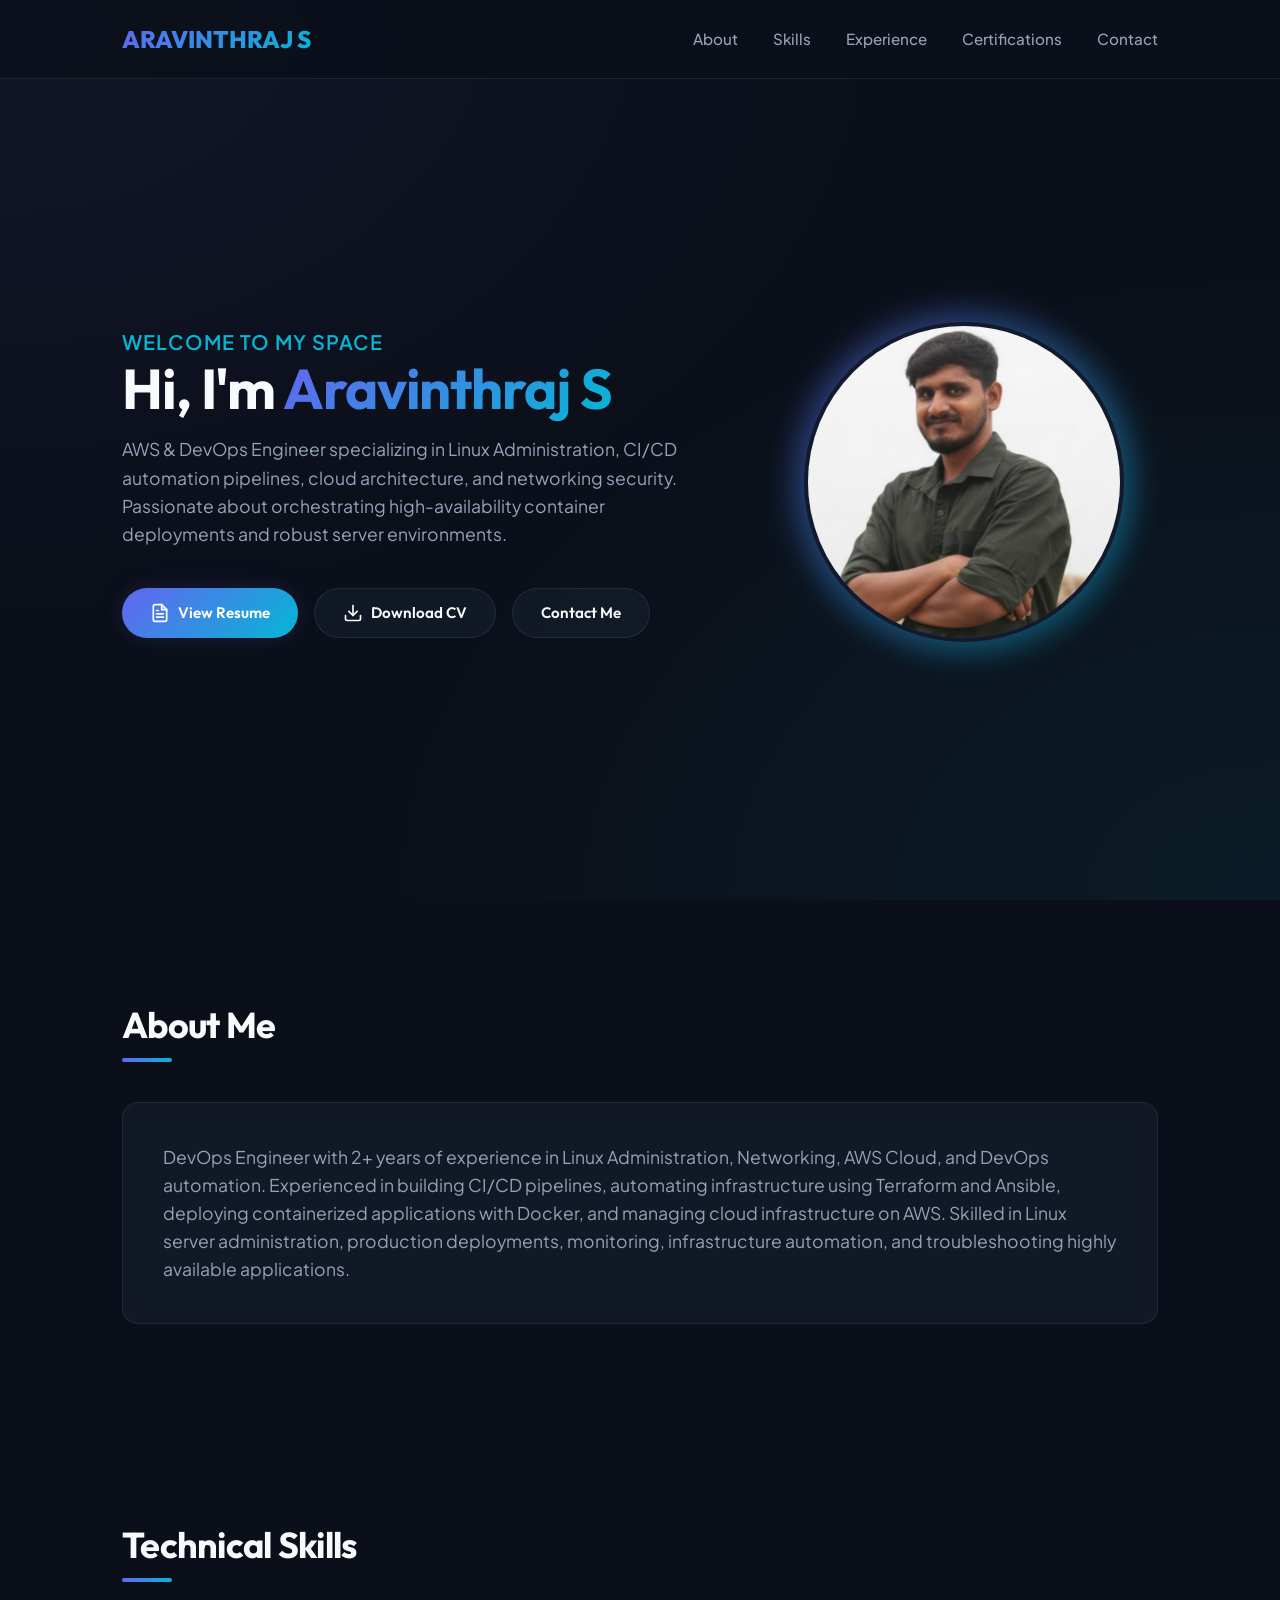
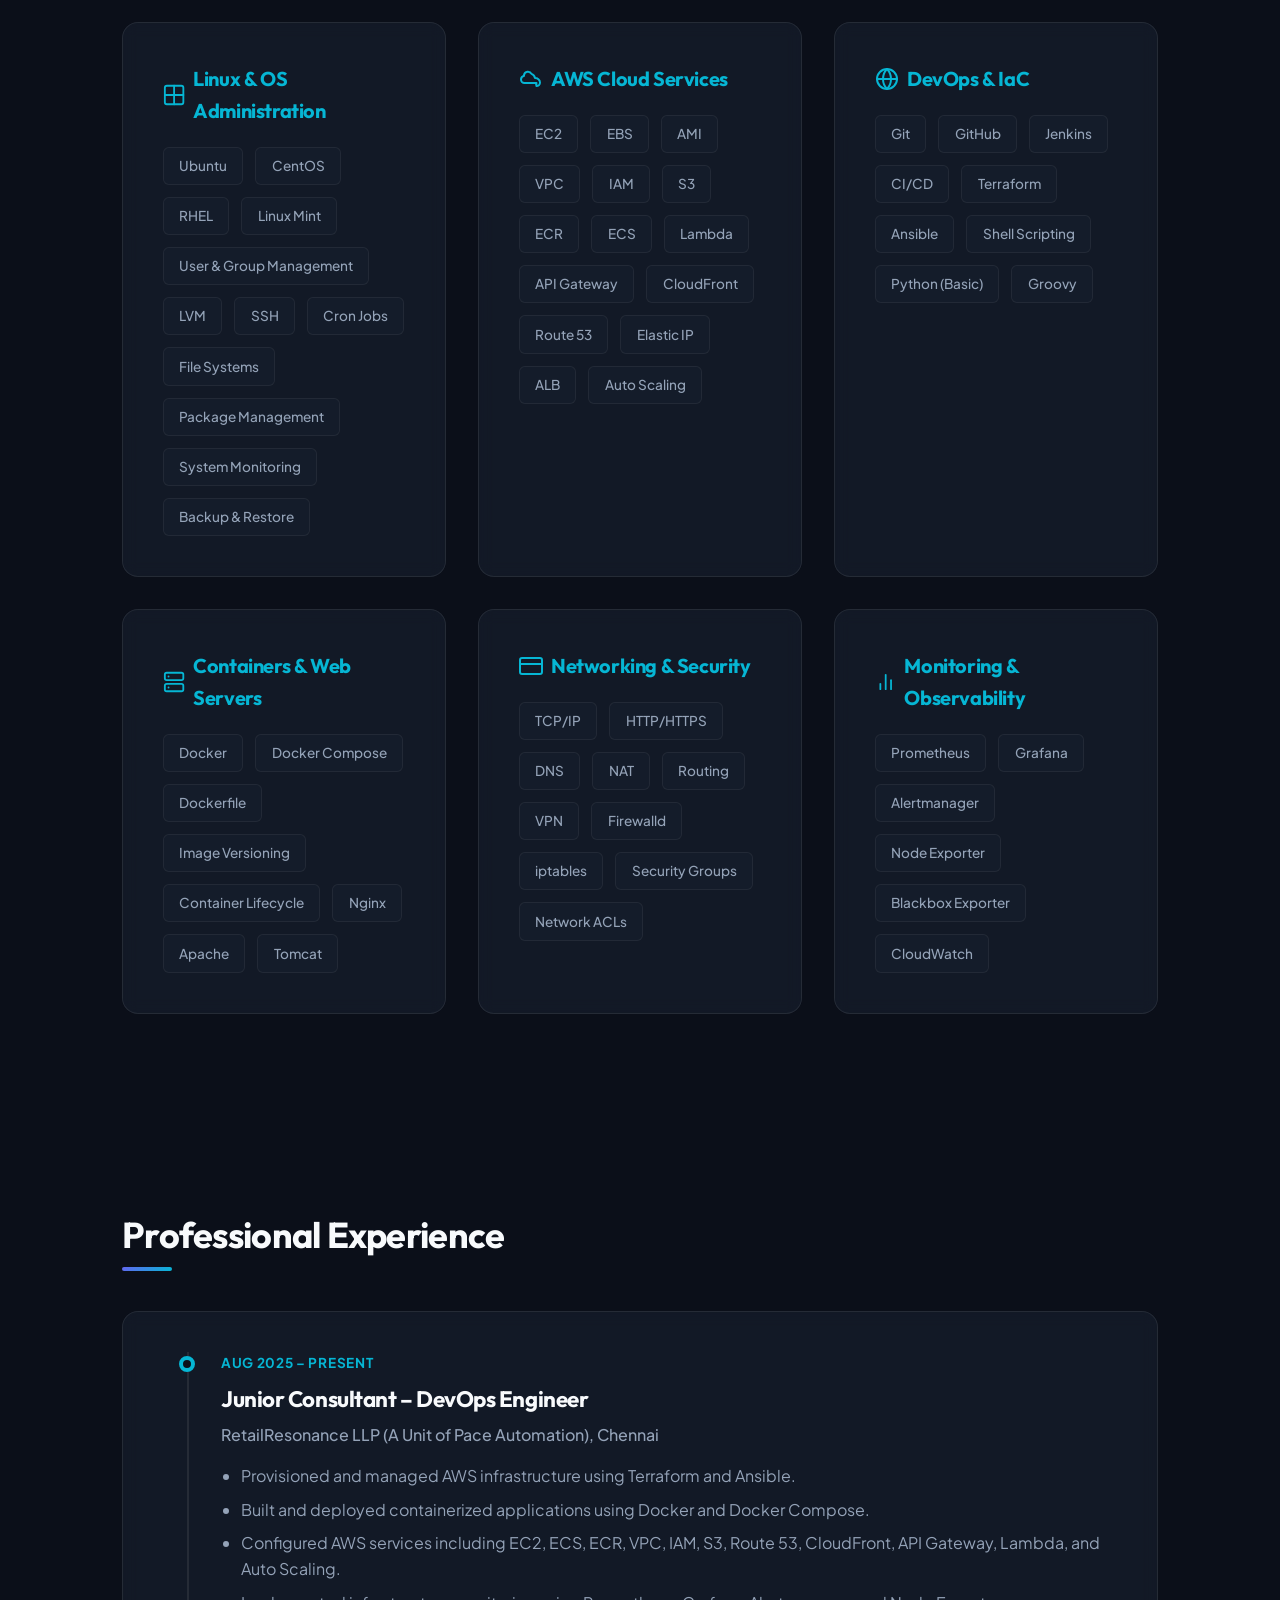
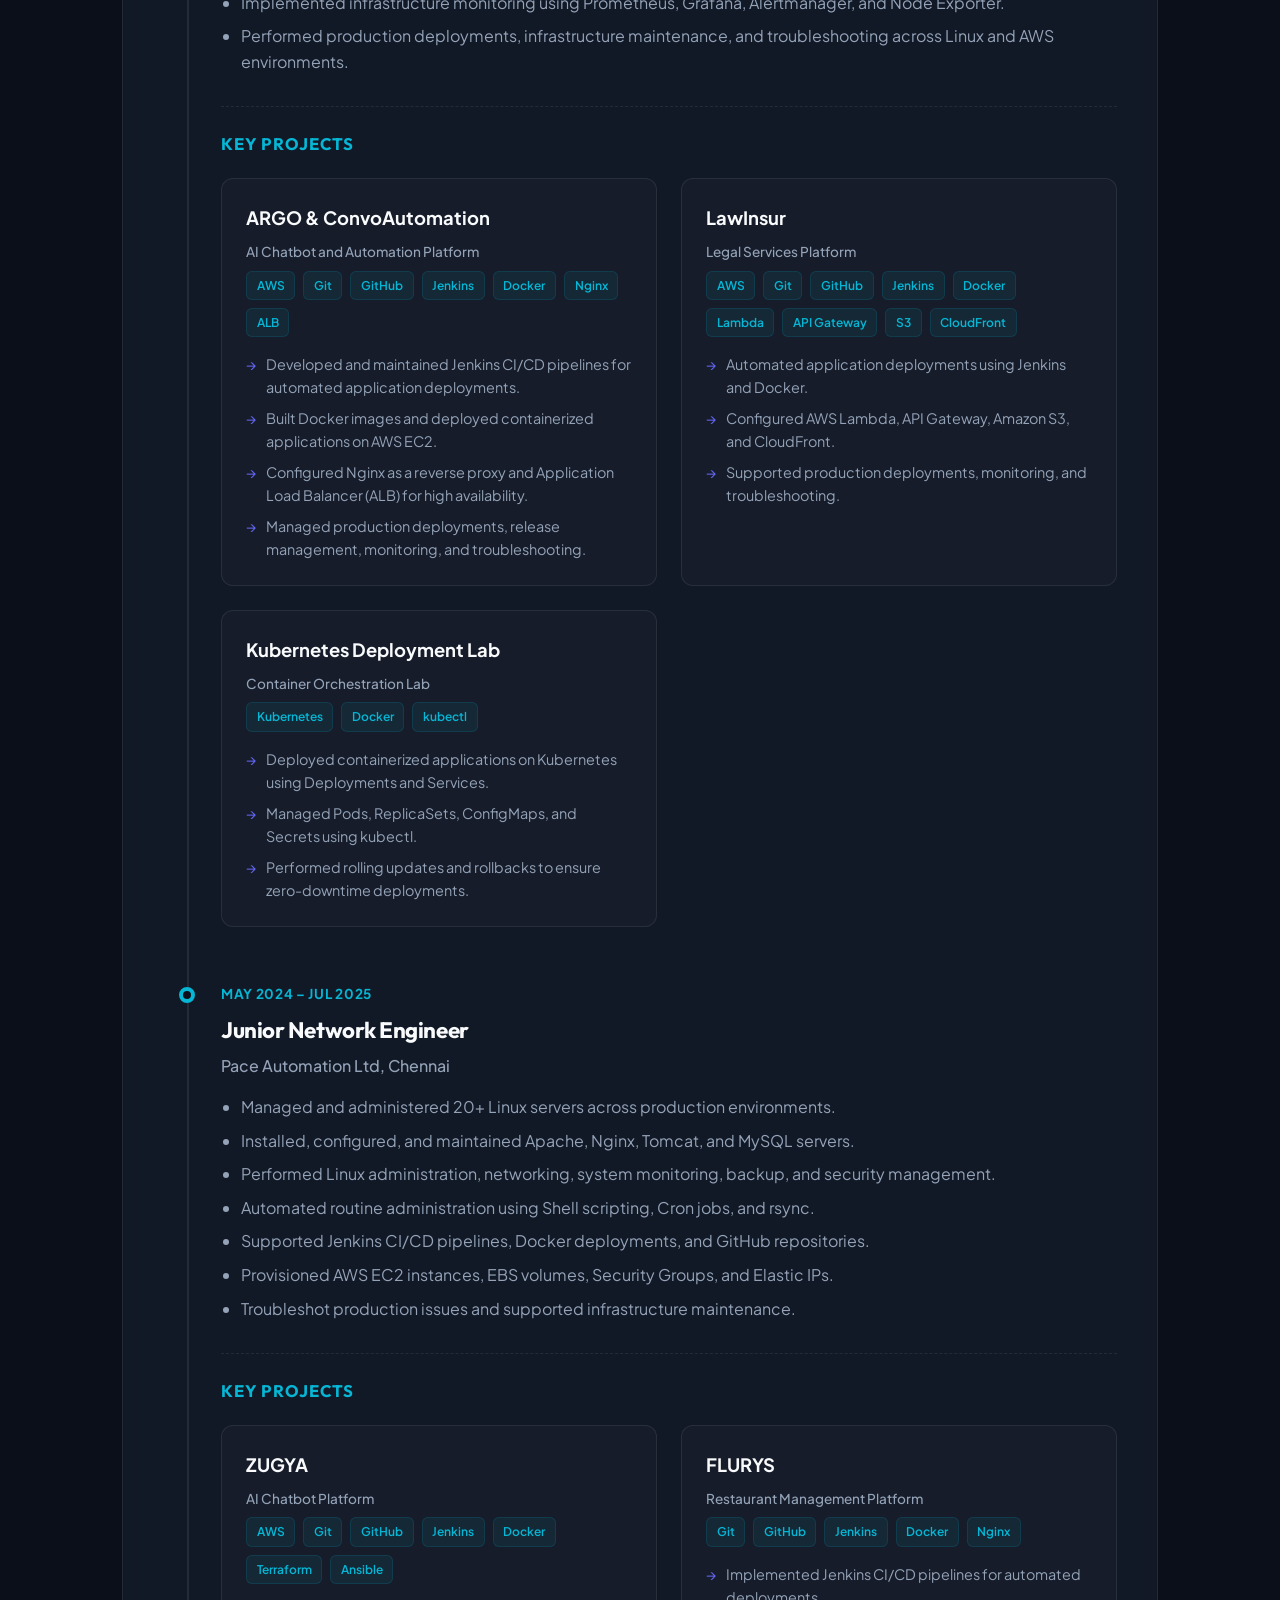
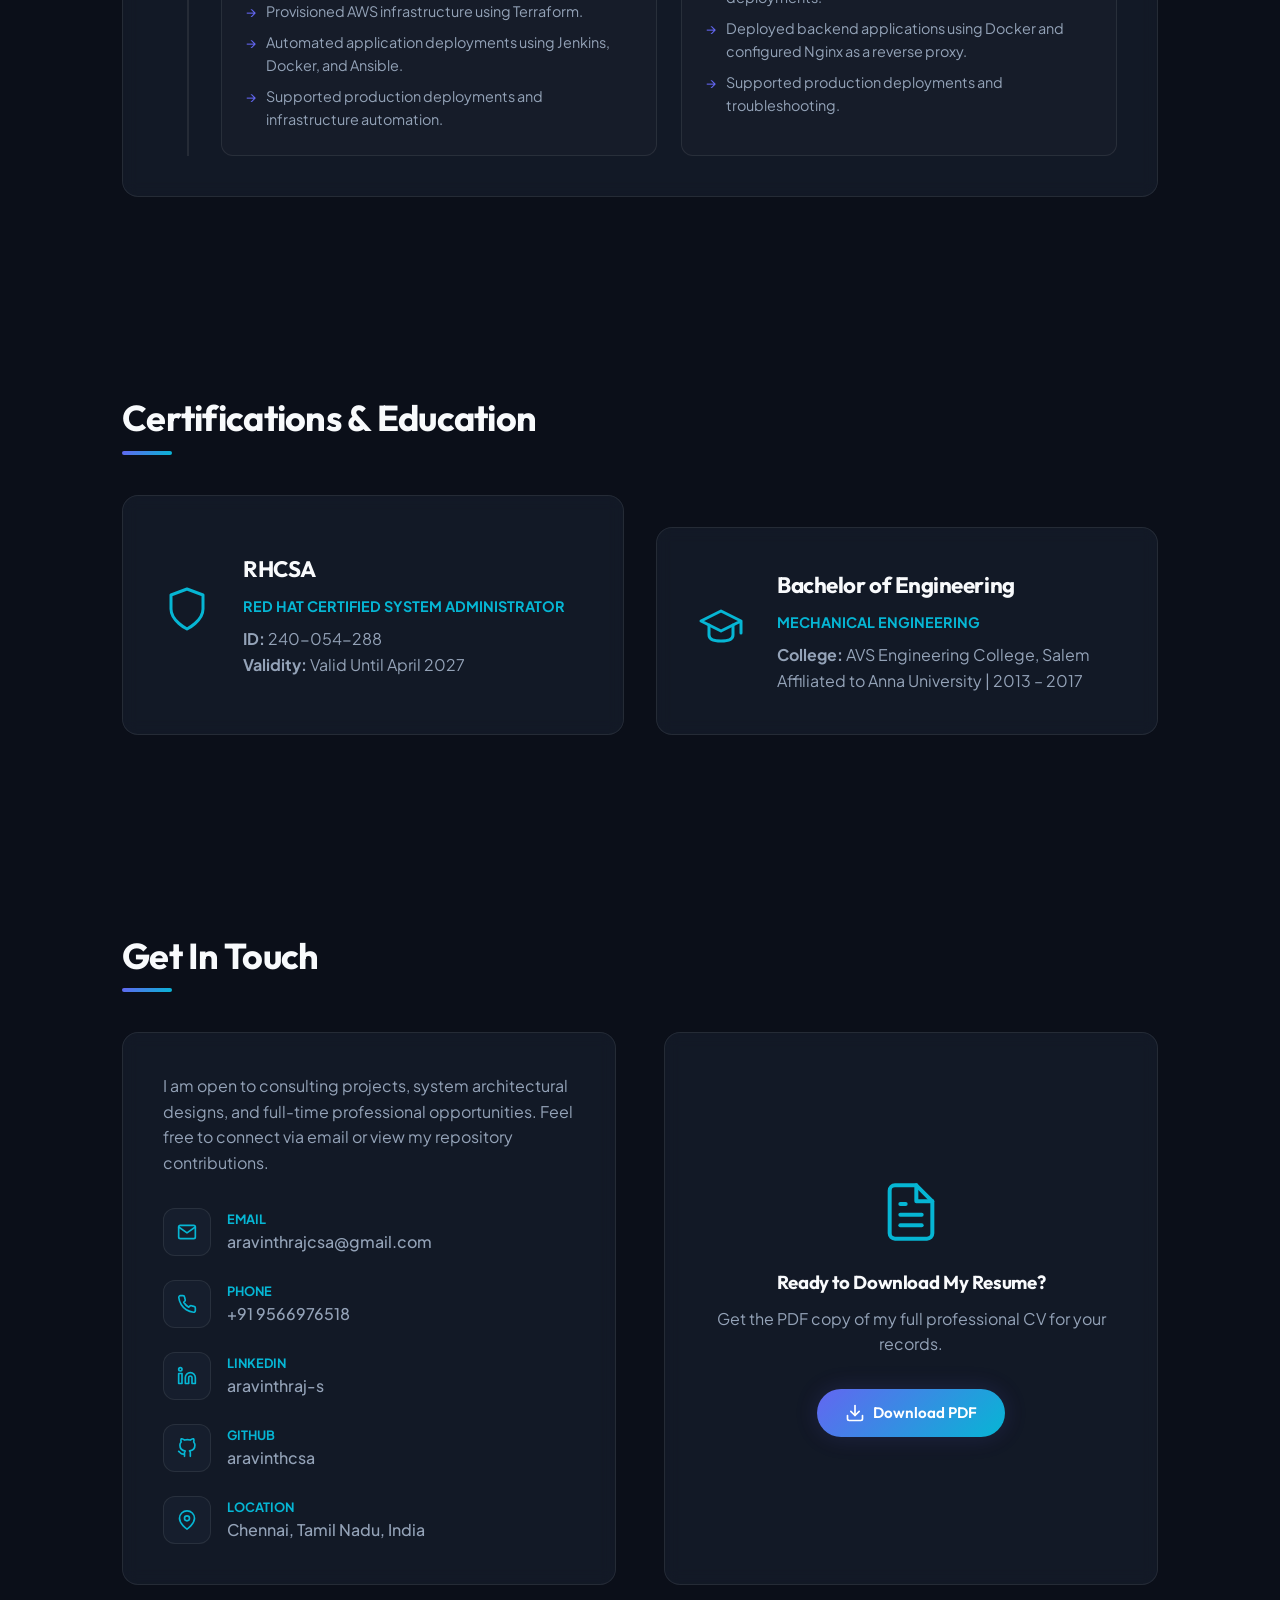
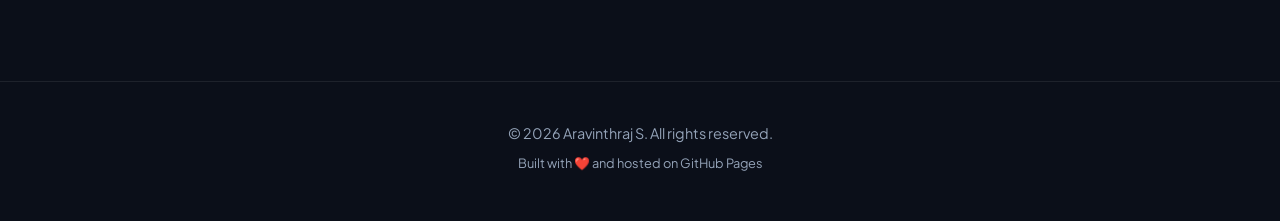
==== commit df0a522f: "Update portfolio with new projects and contact info from updated resume" ====
--- a/root/aravinth.html
+++ b/root/aravinth.html
@@ -195,7 +195,6 @@
           <h3 class="timeline-title">Junior Consultant – DevOps Engineer</h3>
           <div class="timeline-company">RetailResonance LLP (A Unit of Pace Automation), Chennai</div>
           <ul class="timeline-desc" style="margin-bottom: 1.5rem;">
-            <li>Designed and maintained CI/CD pipelines using Jenkins for multiple applications.</li>
             <li>Provisioned and managed AWS infrastructure using Terraform and Ansible.</li>
             <li>Built and deployed containerized applications using Docker and Docker Compose.</li>
             <li>Configured AWS services including EC2, ECS, ECR, VPC, IAM, S3, Route 53, CloudFront, API Gateway, Lambda, and Auto Scaling.</li>
@@ -248,6 +247,22 @@
                   <li>Supported production deployments, monitoring, and troubleshooting.</li>
                 </ul>
               </div>
+
+              <!-- Project 1.3 -->
+              <div class="project-card">
+                <div class="project-name">Kubernetes Deployment Lab</div>
+                <div style="font-size: 0.85rem; color: var(--text-secondary); margin-bottom: 0.5rem; font-weight: 500;">Container Orchestration Lab</div>
+                <div class="project-tech">
+                  <span class="tech-badge">Kubernetes</span>
+                  <span class="tech-badge">Docker</span>
+                  <span class="tech-badge">kubectl</span>
+                </div>
+                <ul class="project-bullets">
+                  <li>Deployed containerized applications on Kubernetes using Deployments and Services.</li>
+                  <li>Managed Pods, ReplicaSets, ConfigMaps, and Secrets using kubectl.</li>
+                  <li>Performed rolling updates and rollbacks to ensure zero-downtime deployments.</li>
+                </ul>
+              </div>
             </div>
           </div>
         </div>
@@ -367,7 +382,7 @@
             </div>
             <div>
               <div style="font-size: 0.8rem; text-transform: uppercase; color: var(--accent-secondary); font-weight: 700;">Phone</div>
-              <div style="font-weight: 500;">+91 9566976519</div>
+              <div style="font-weight: 500;">+91 9566976518</div>
             </div>
           </div>
           <a href="https://www.linkedin.com/in/aravinthraj-s-542314382" target="_blank" rel="noopener" class="contact-item" id="contact-linkedin">
--- a/root/style.css
+++ b/root/style.css
@@ -301,20 +301,23 @@
 }
 
 .skill-tag {
-  background: rgba(255, 255, 255, 0.04);
-  border: 1px solid var(--card-border);
-  padding: 0.5rem 1rem;
-  border-radius: 8px;
-  font-size: 0.9rem;
+  background: rgba(30, 41, 59, 0.25);
+  border: 1px solid rgba(255, 255, 255, 0.06);
+  padding: 0.45rem 0.95rem;
+  border-radius: 6px;
+  font-size: 0.85rem;
+  font-weight: 500;
+  color: var(--text-secondary);
+  transition: all 0.25s cubic-bezier(0.4, 0, 0.2, 1);
+  cursor: default;
+}
+
+.skill-tag:hover {
+  background: rgba(99, 102, 241, 0.08);
   color: var(--text-primary);
-  transition: var(--transition);
-}
-
-.skill-tag:hover {
-  background: var(--accent-primary);
-  color: #fff;
-  border-color: var(--accent-primary);
-  box-shadow: 0 4px 12px rgba(99, 102, 241, 0.2);
+  border-color: rgba(99, 102, 241, 0.4);
+  transform: translateY(-2px);
+  box-shadow: 0 4px 15px rgba(99, 102, 241, 0.15);
 }
 
 /* Timeline (Experience) */
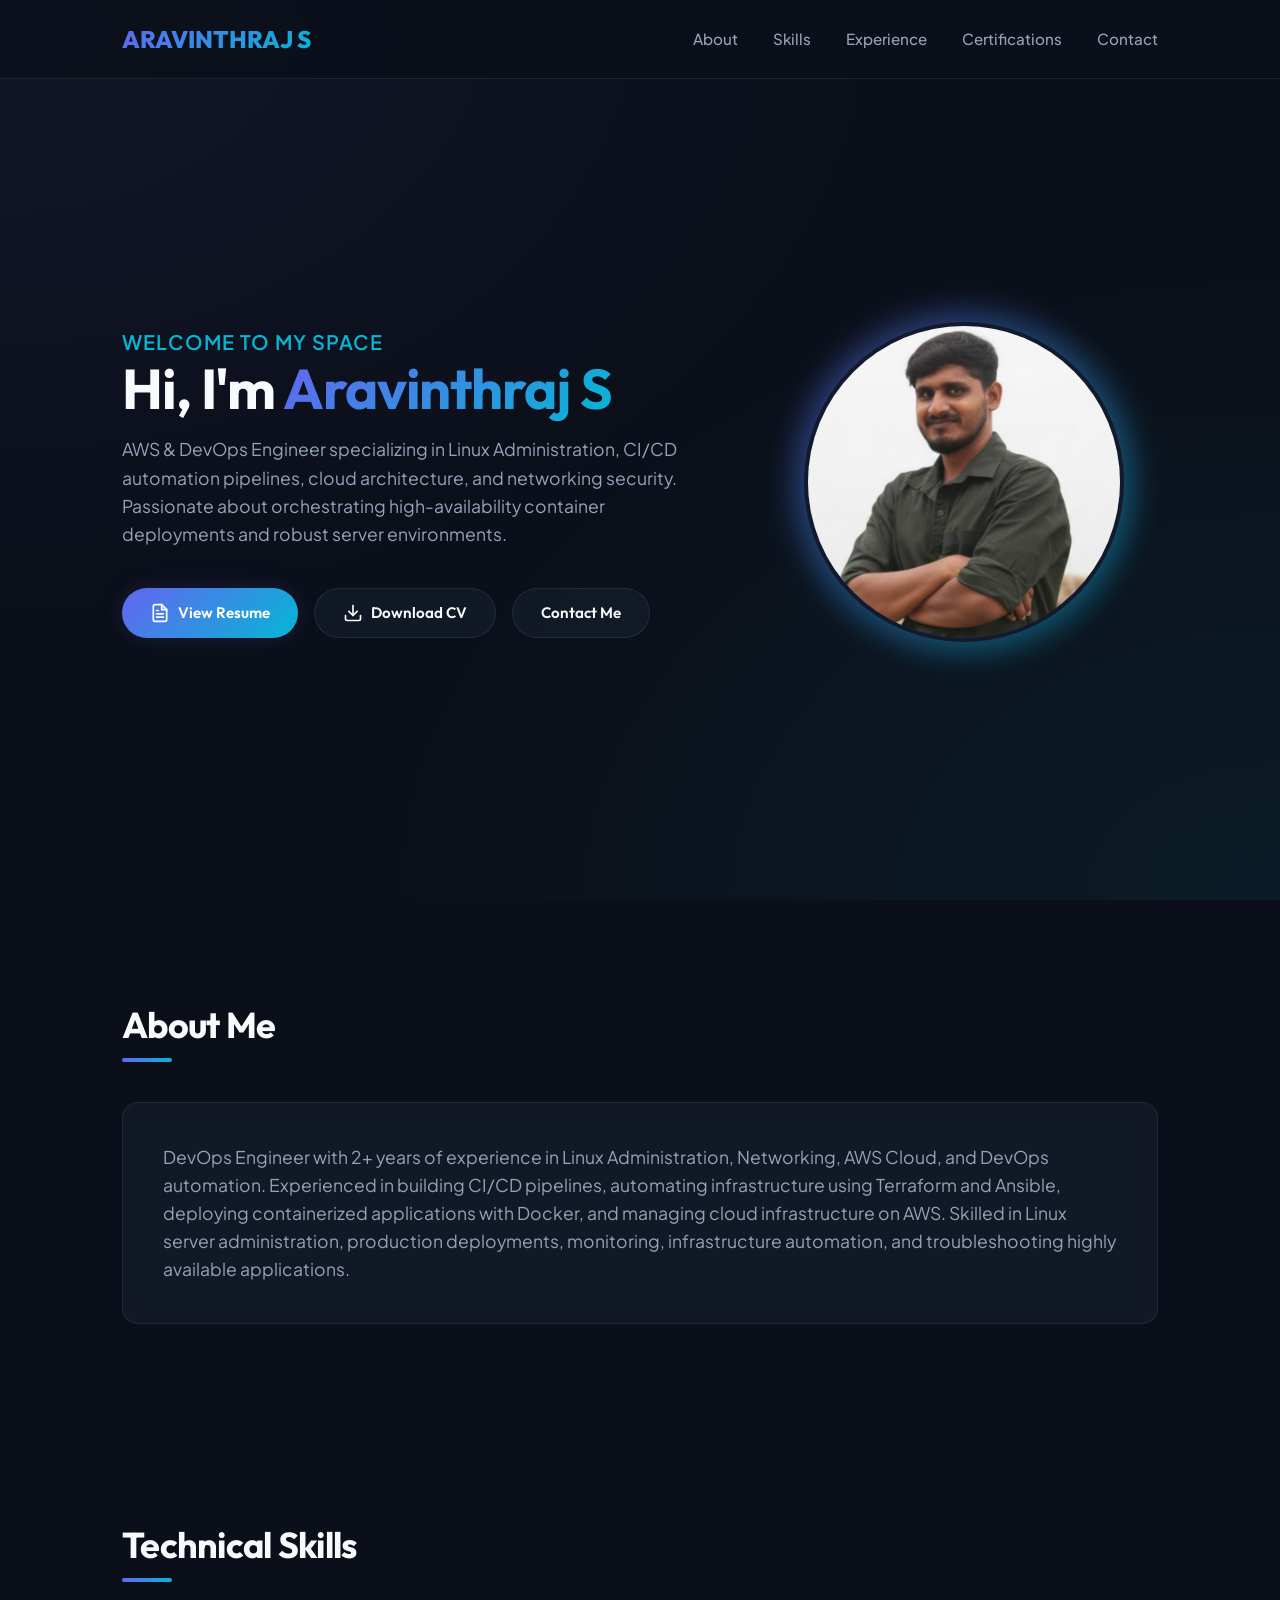
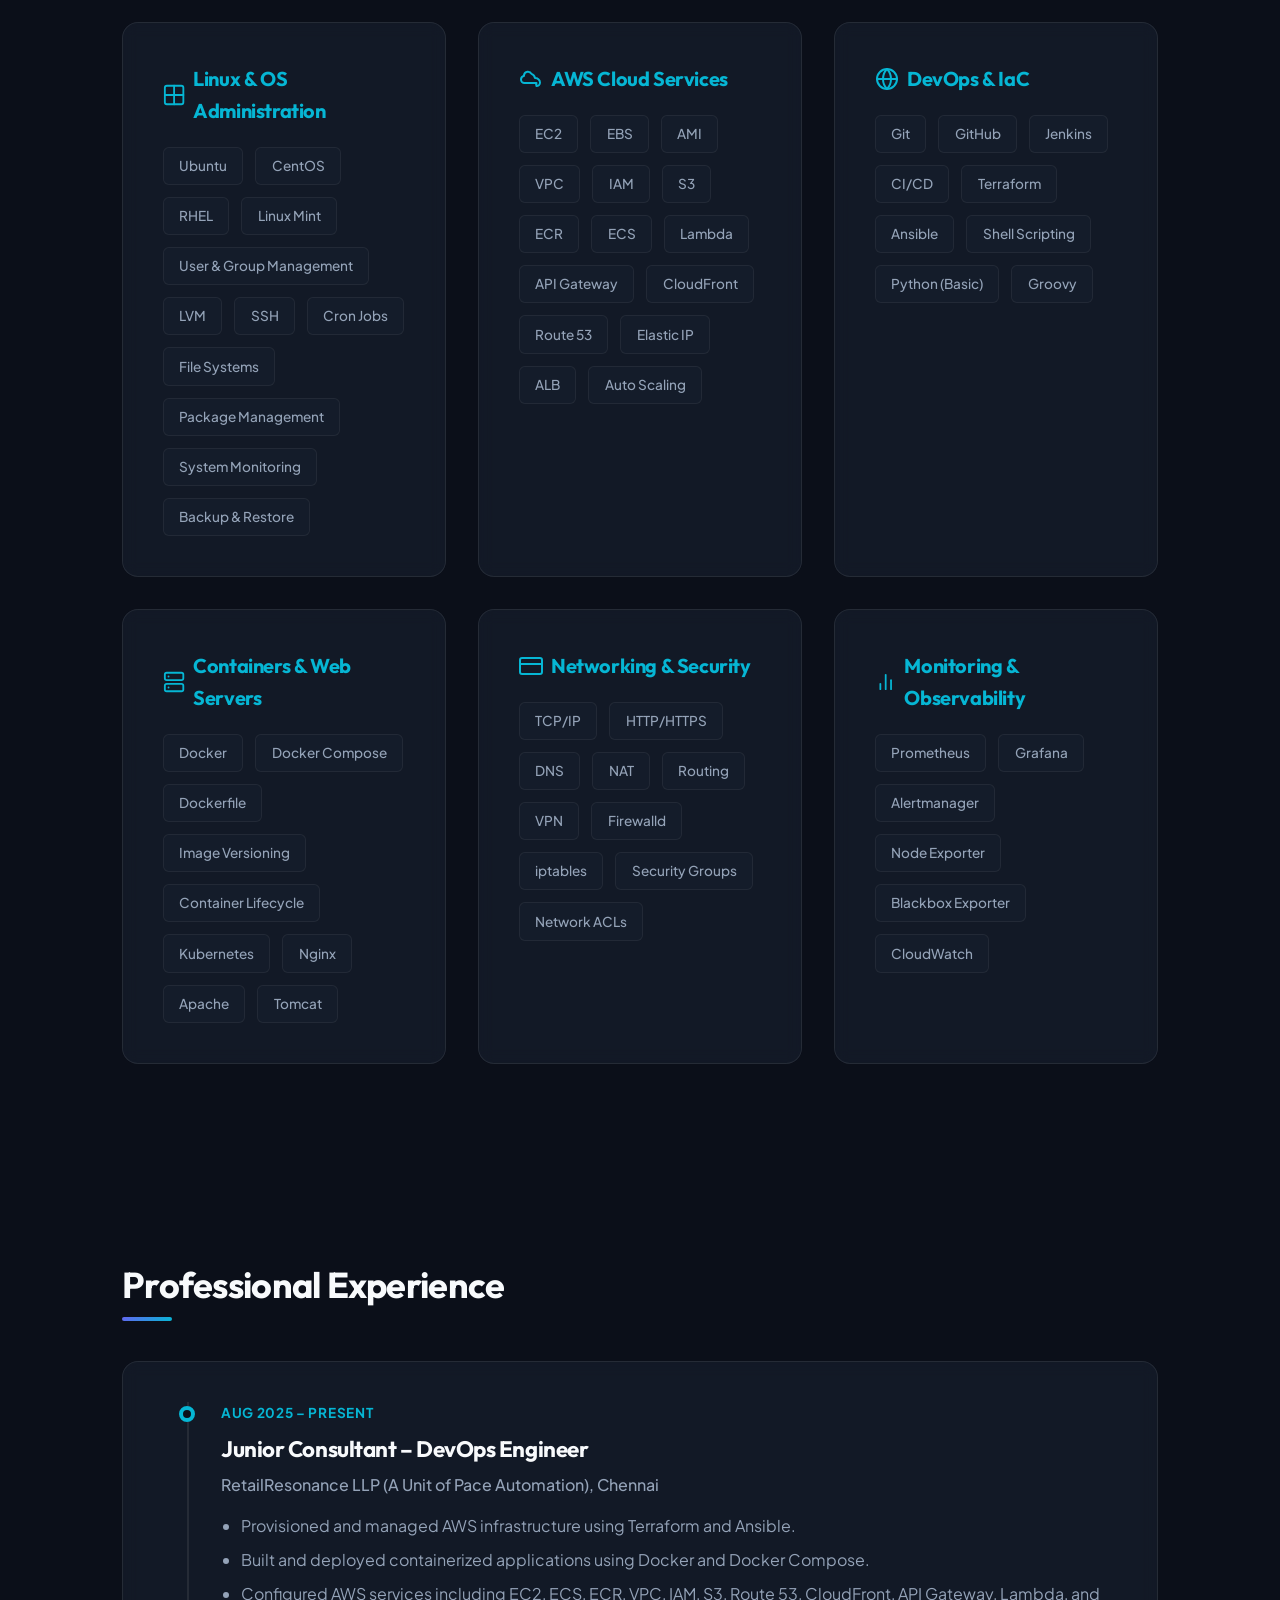
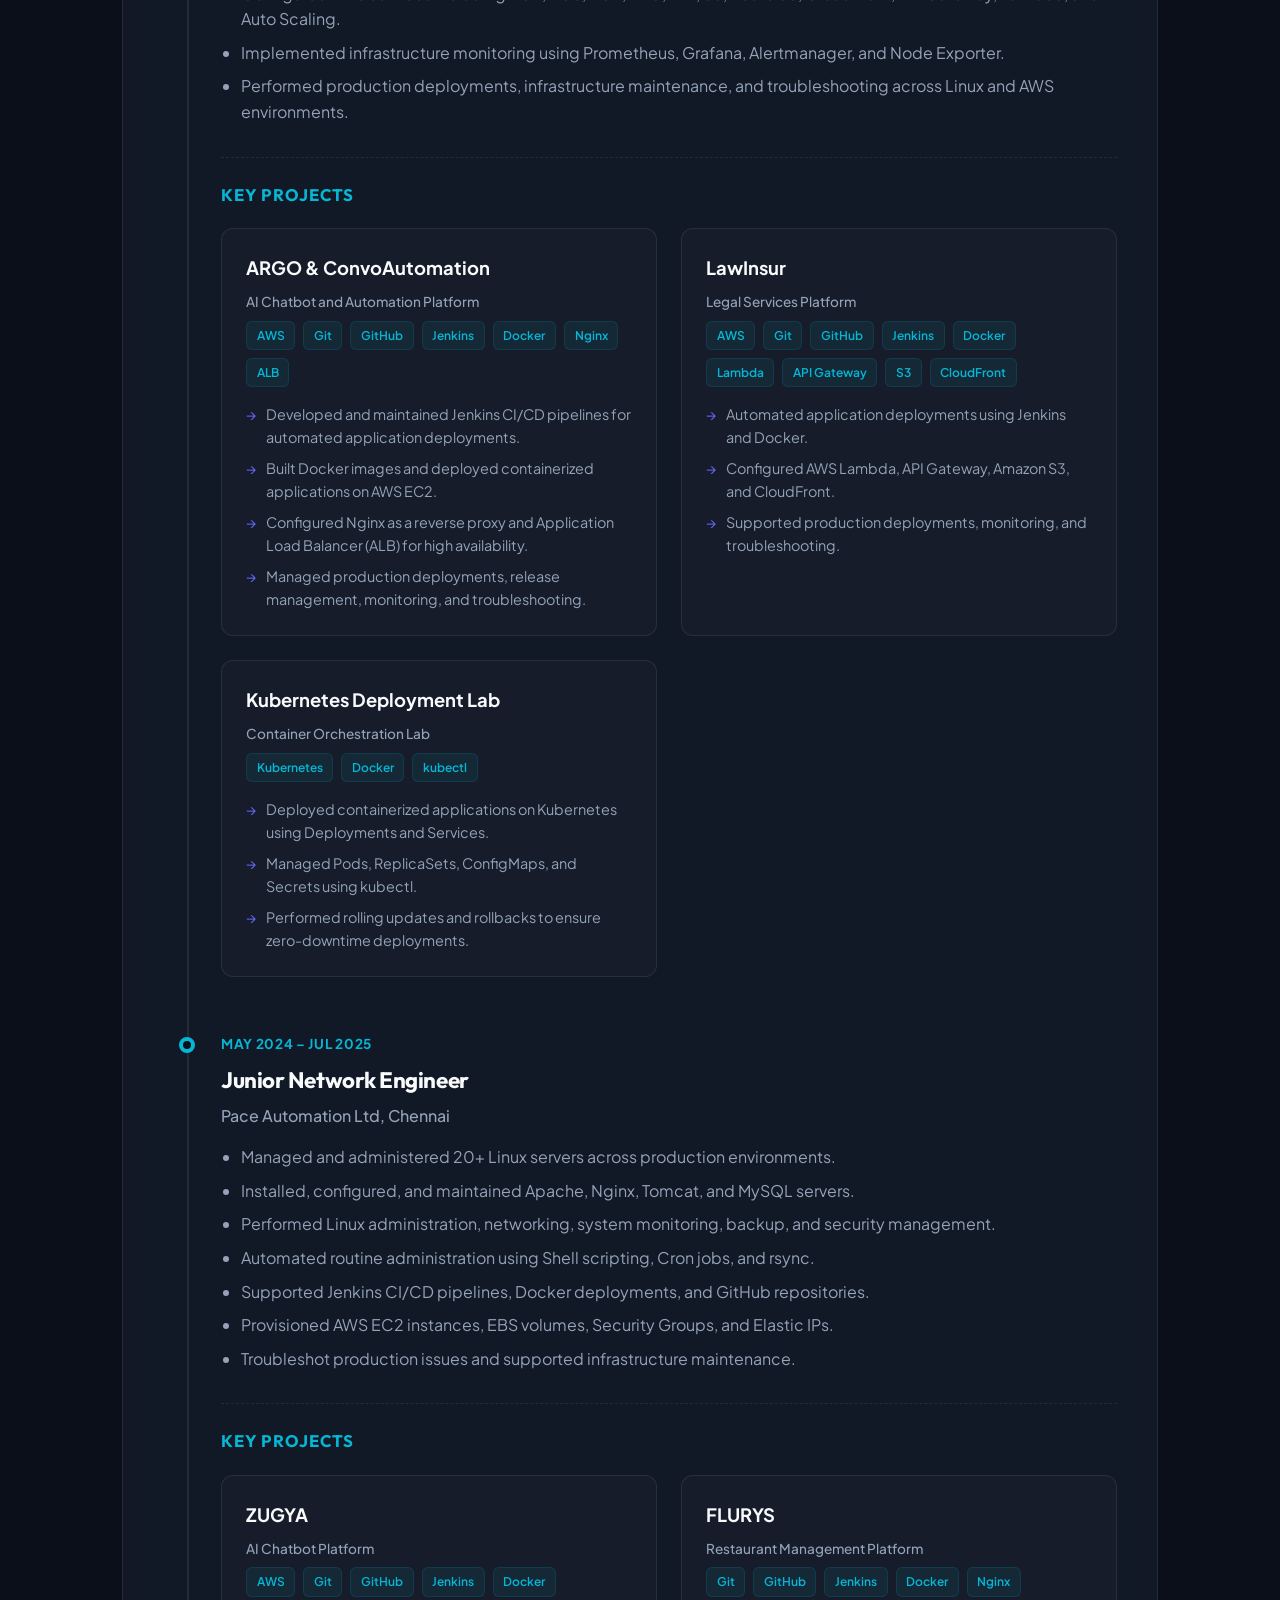
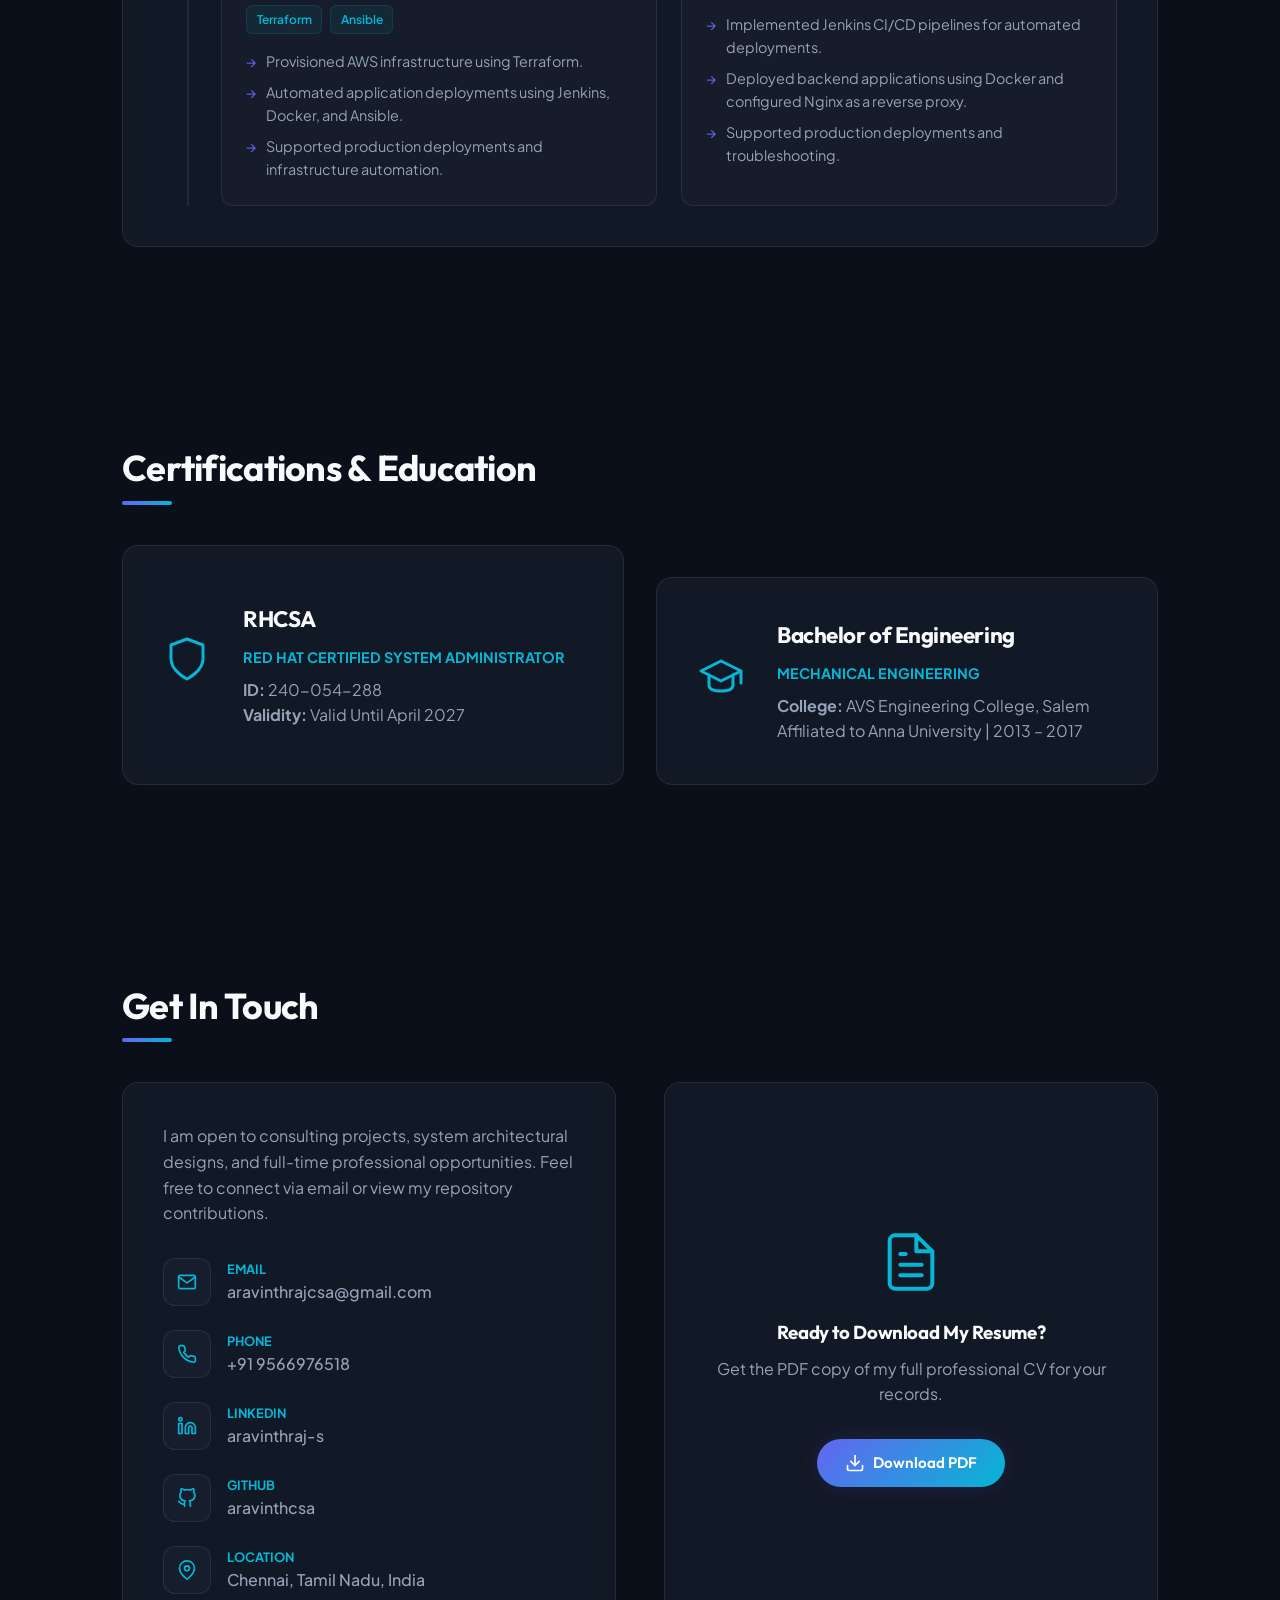
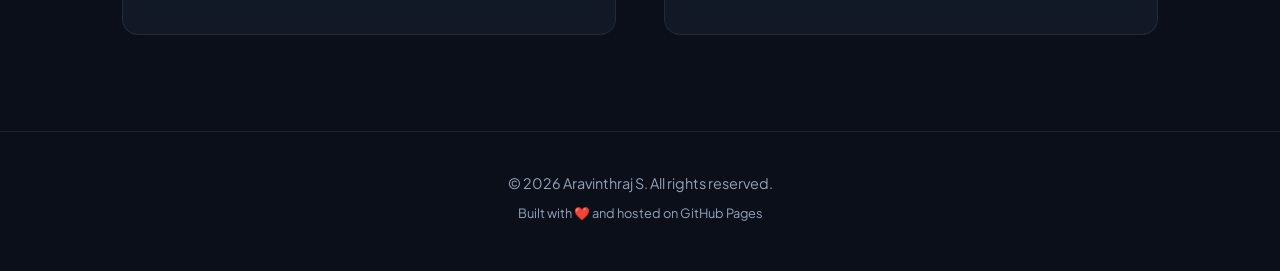
==== commit 8e041ba1: "Add Kubernetes to Containers skill list" ====
--- a/root/aravinth.html
+++ b/root/aravinth.html
@@ -139,6 +139,7 @@
           <span class="skill-tag">Dockerfile</span>
           <span class="skill-tag">Image Versioning</span>
           <span class="skill-tag">Container Lifecycle</span>
+          <span class="skill-tag">Kubernetes</span>
           <span class="skill-tag">Nginx</span>
           <span class="skill-tag">Apache</span>
           <span class="skill-tag">Tomcat</span>
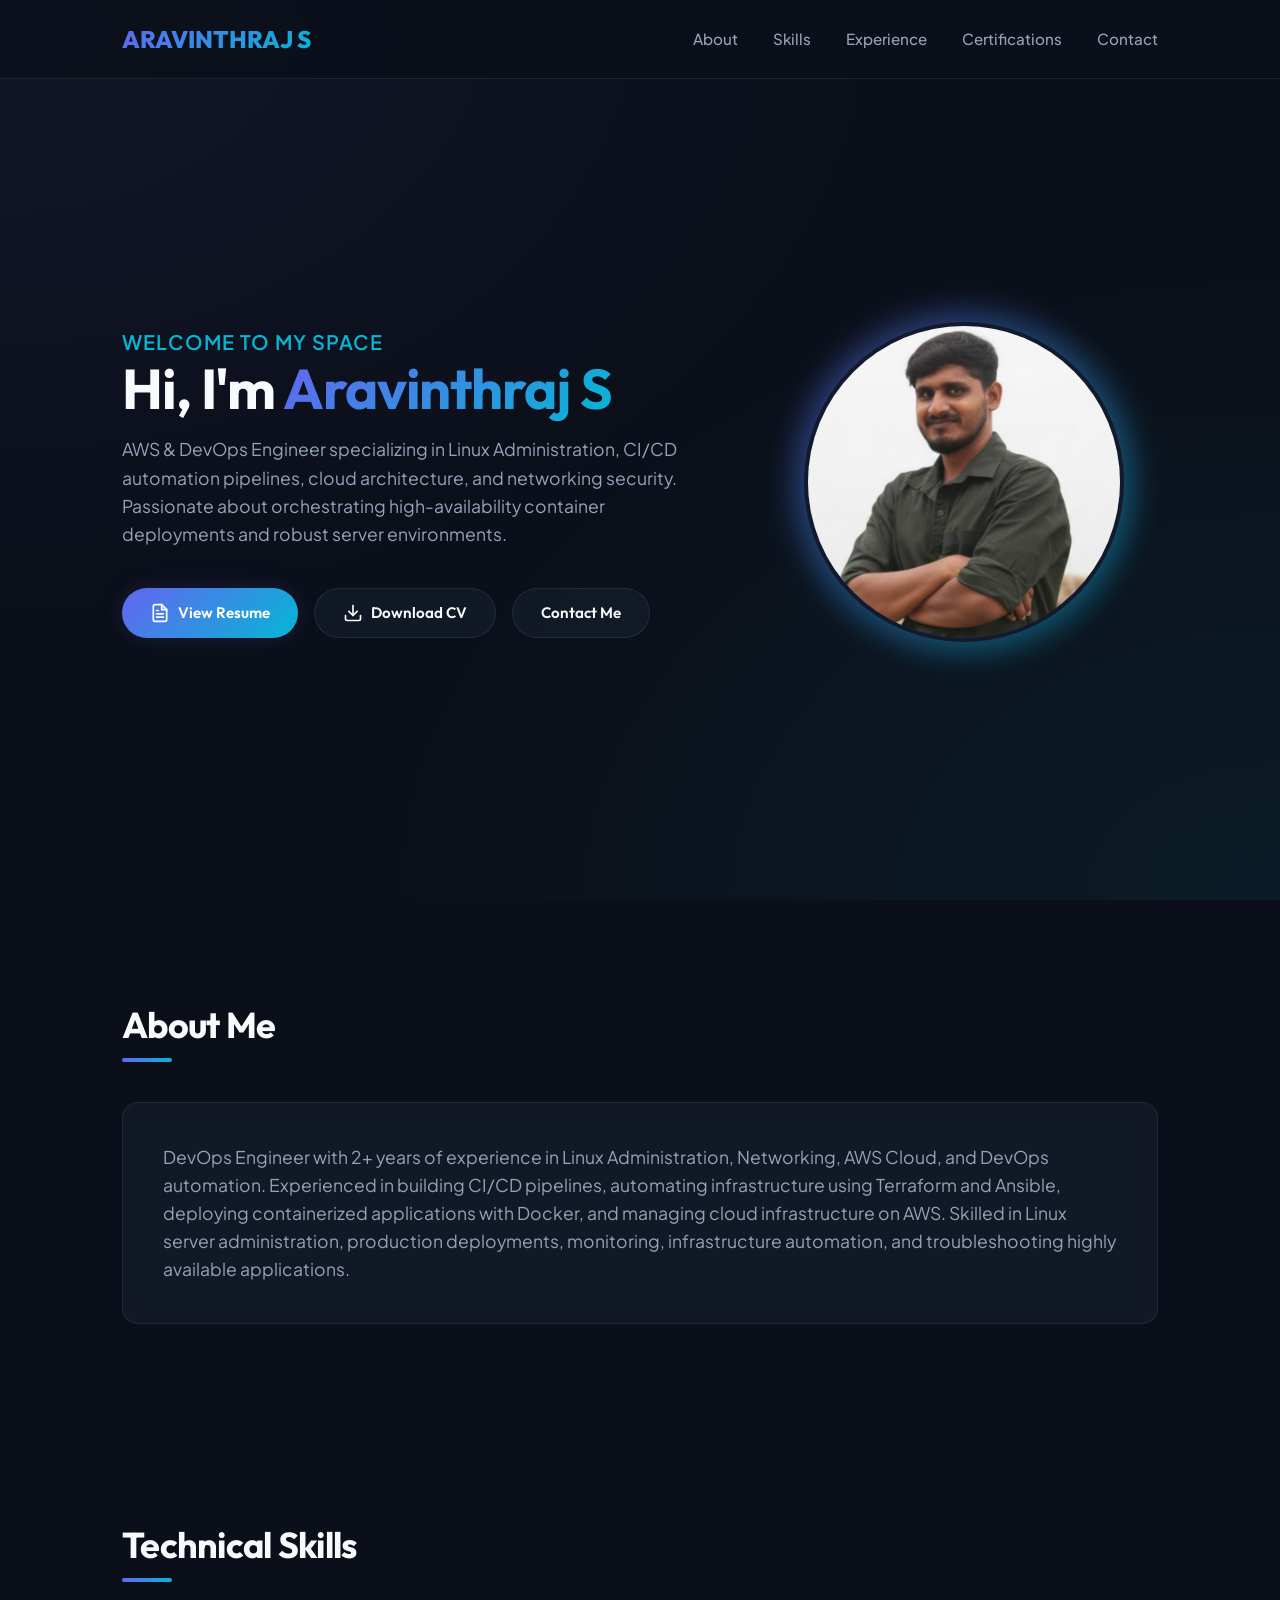
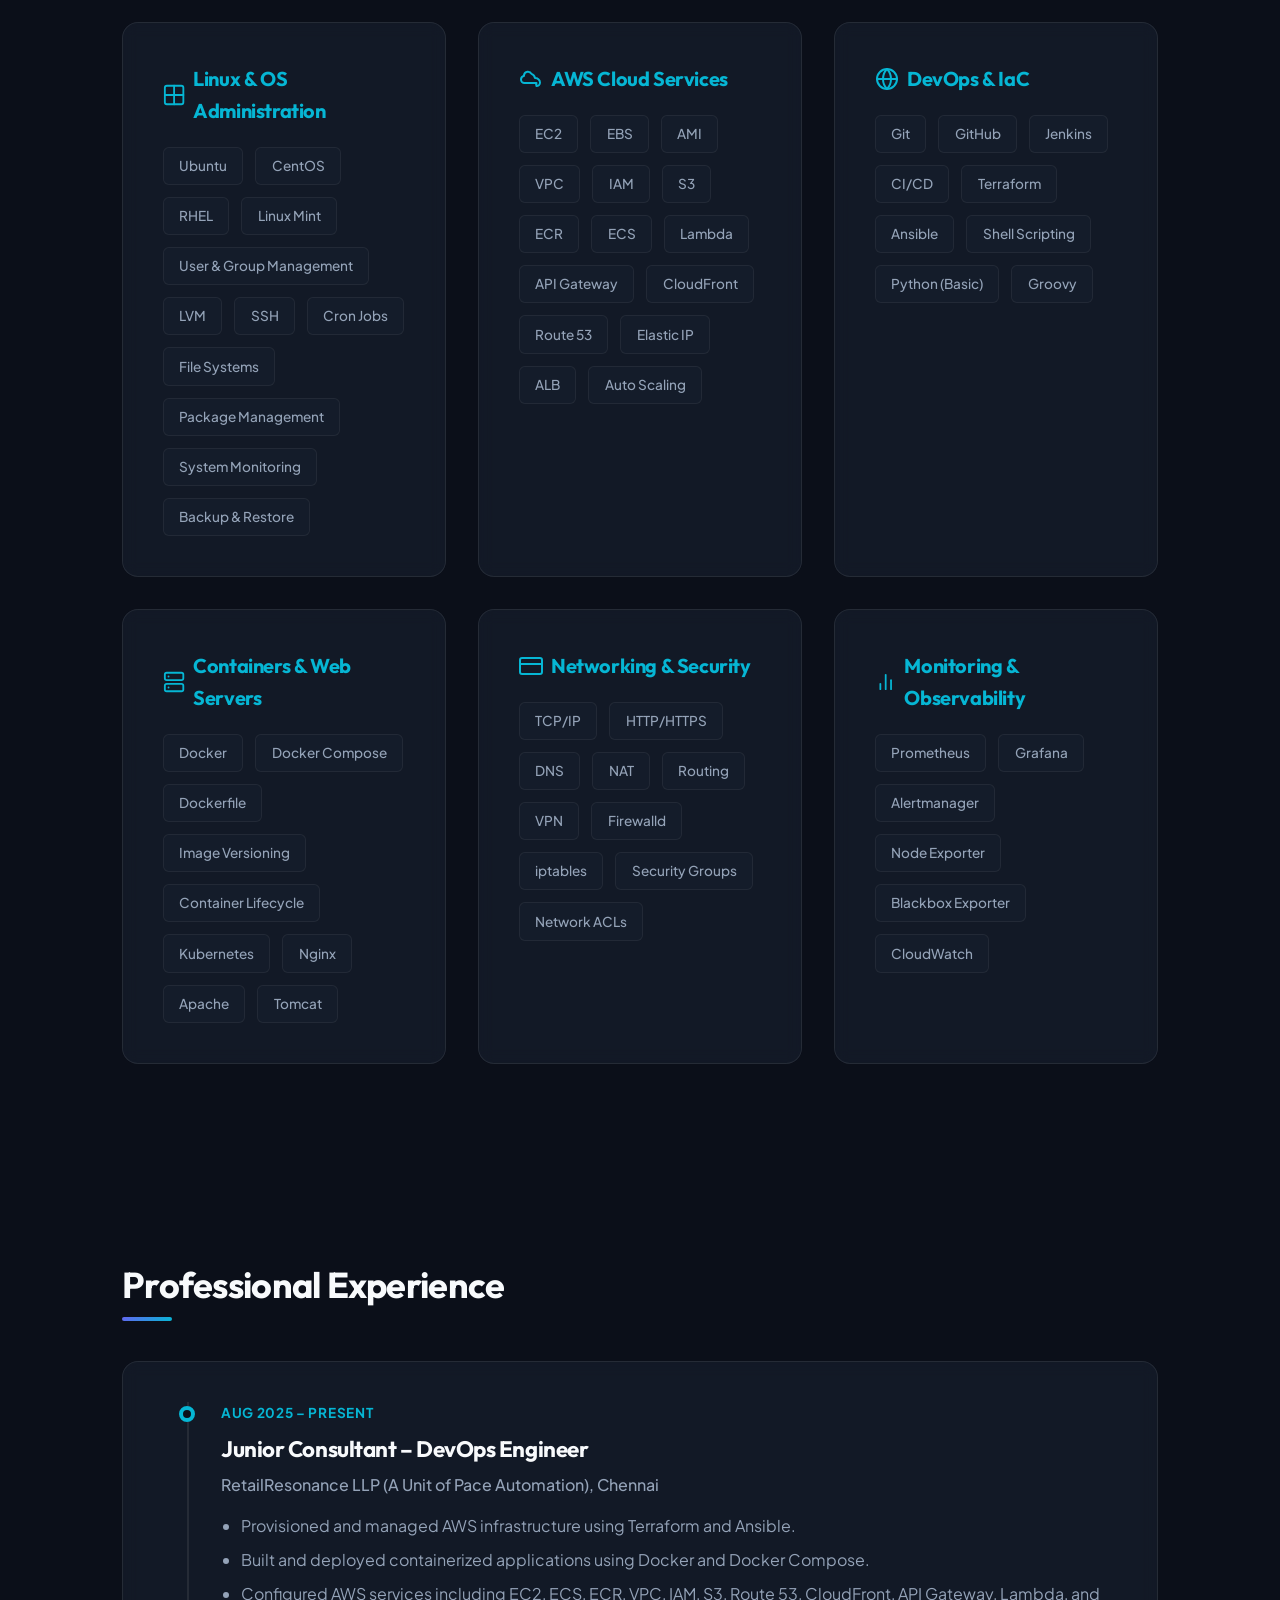
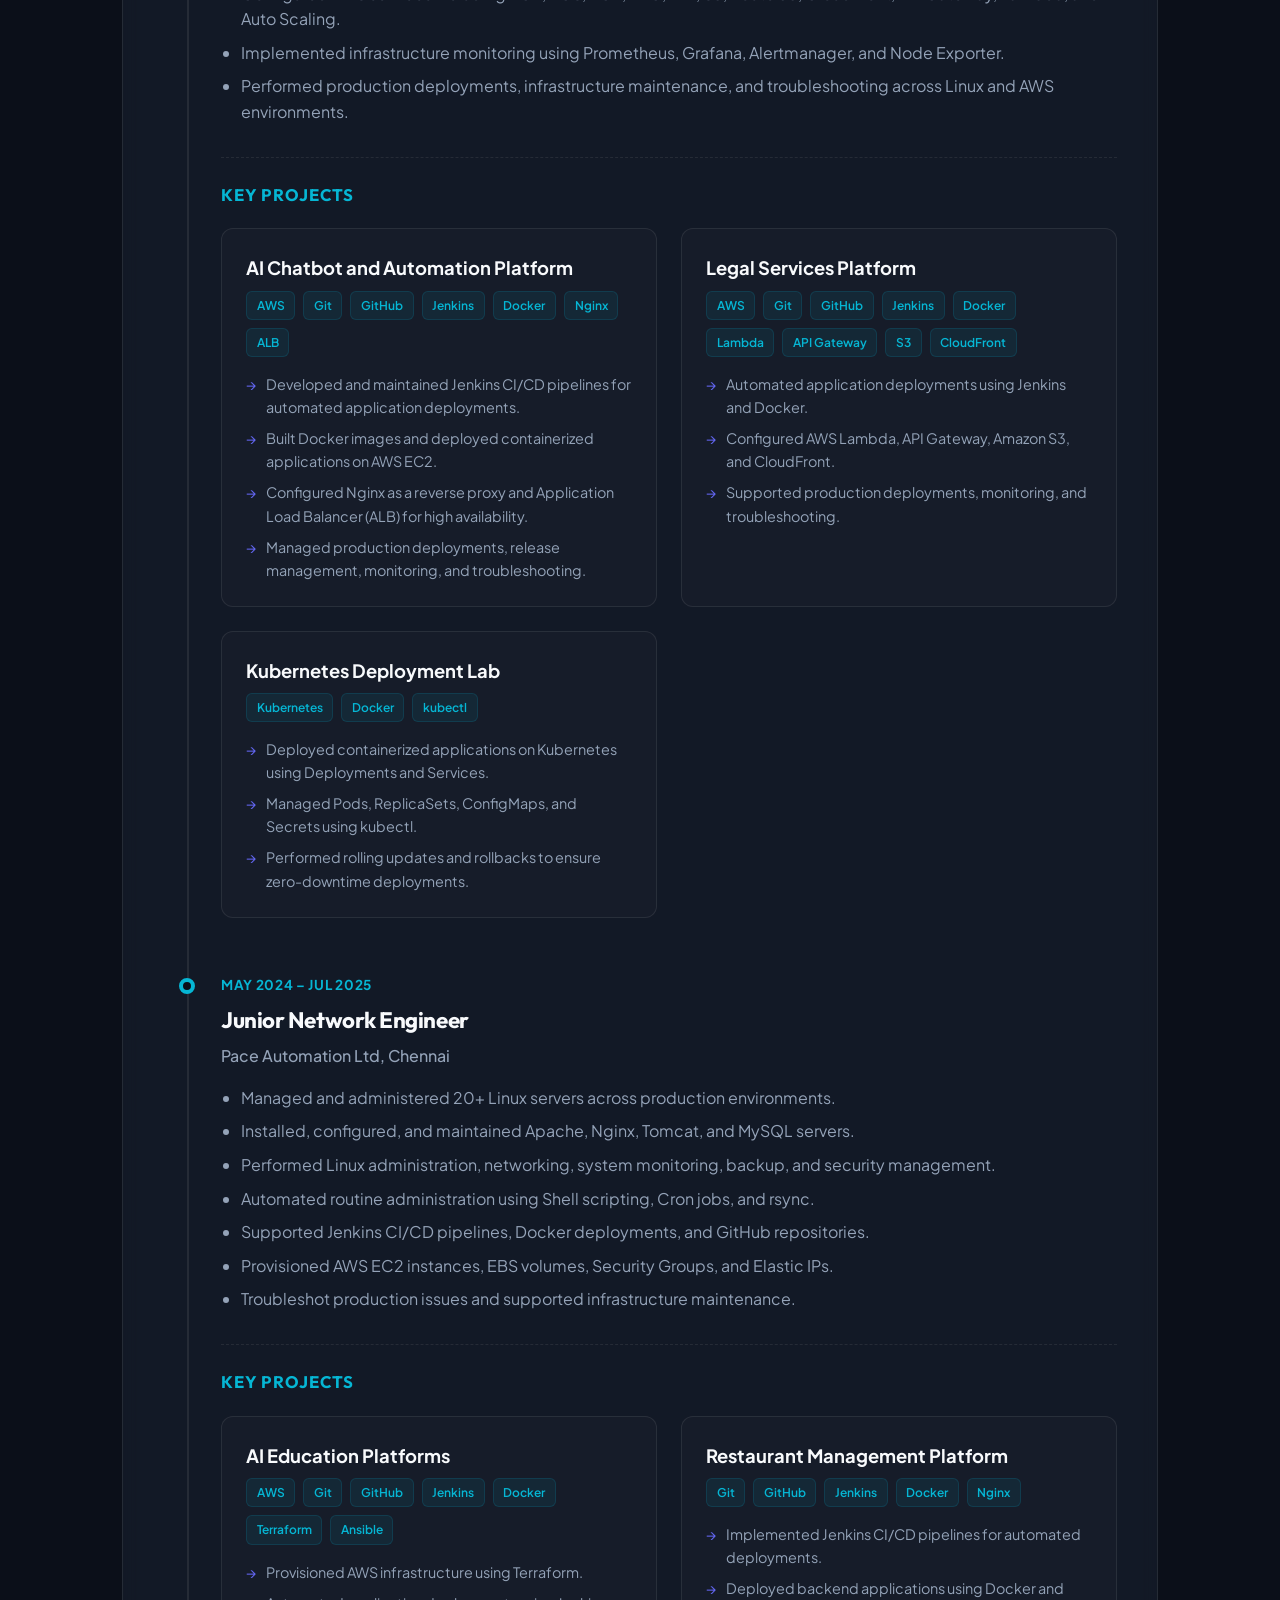
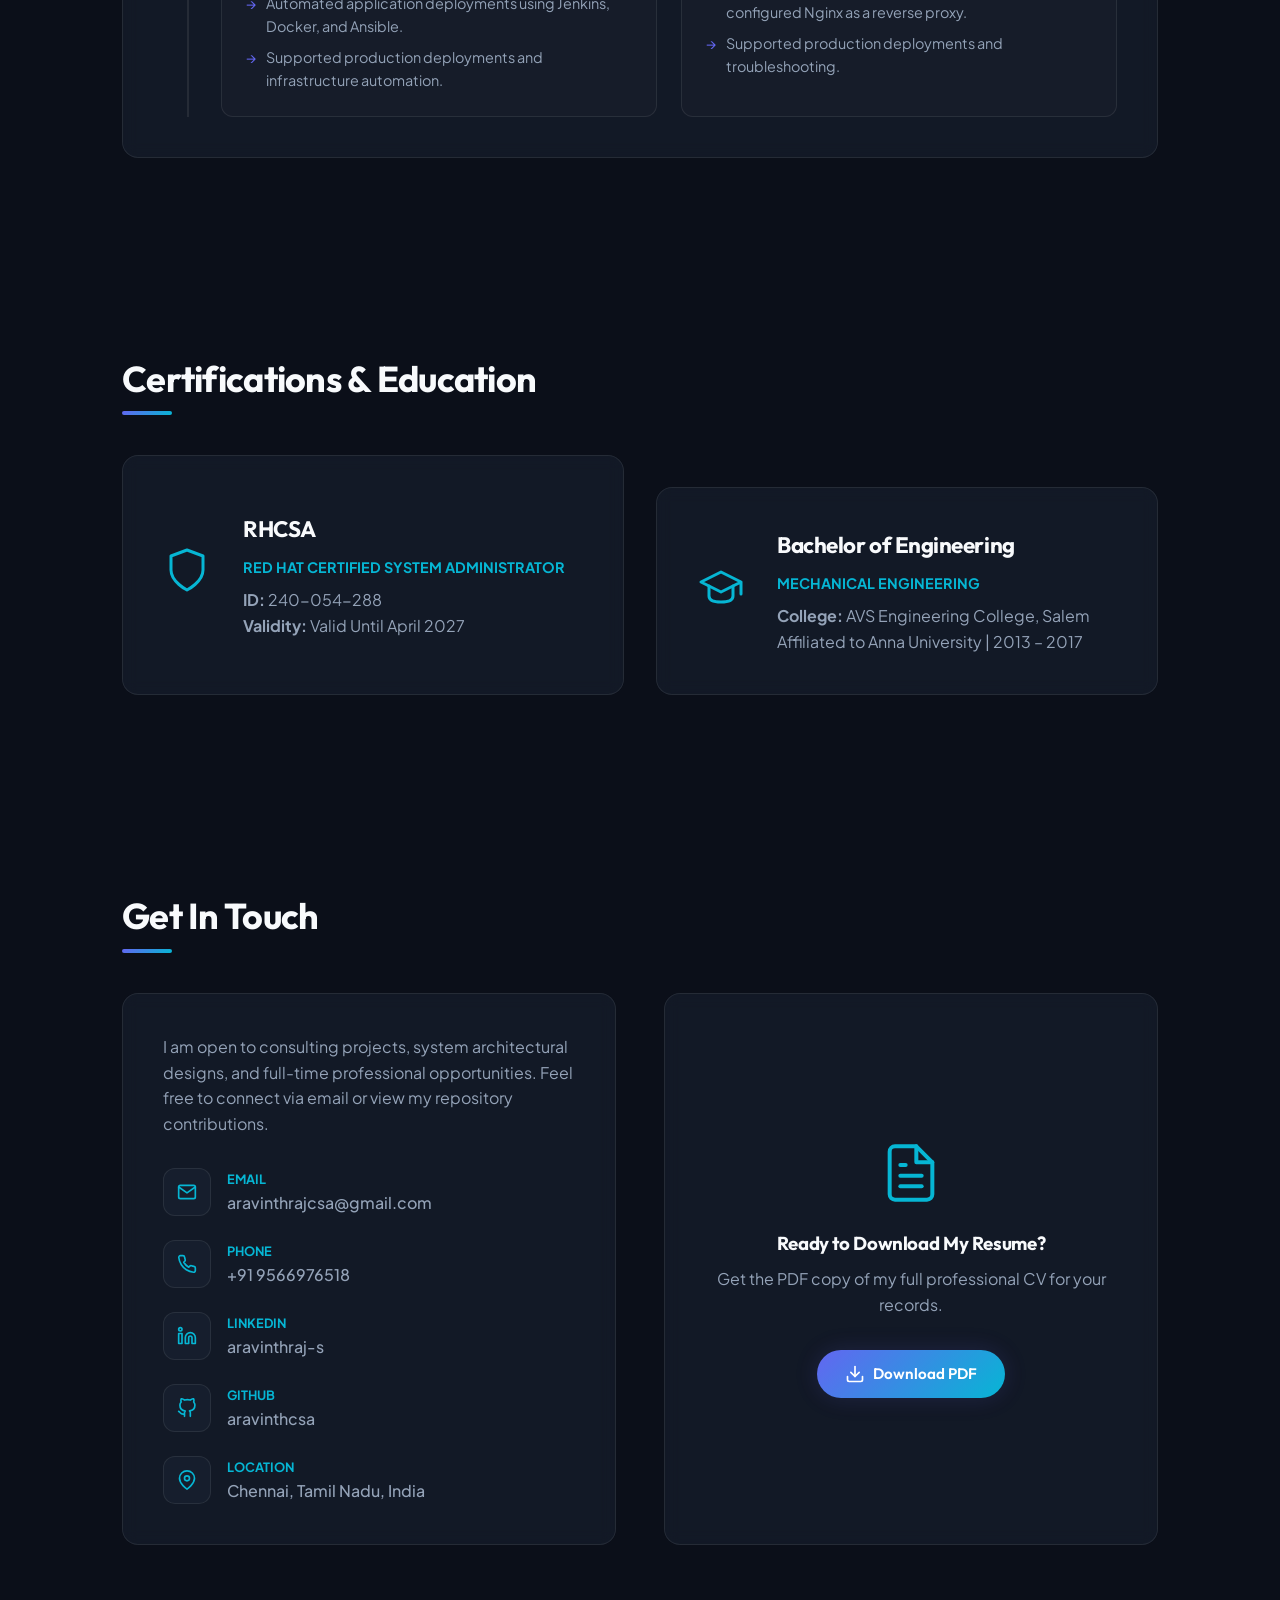
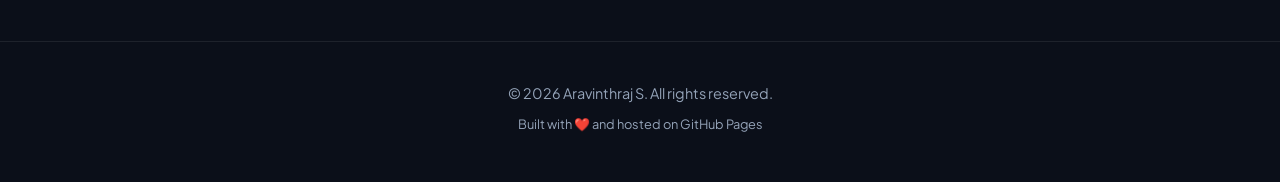
==== commit b9599fb7: "Update portfolio project names to match new resume PDF" ====
--- a/root/aravinth.html
+++ b/root/aravinth.html
@@ -208,8 +208,7 @@
             <div class="project-list">
               <!-- Project 1.1 -->
               <div class="project-card">
-                <div class="project-name">ARGO & ConvoAutomation</div>
-                <div style="font-size: 0.85rem; color: var(--text-secondary); margin-bottom: 0.5rem; font-weight: 500;">AI Chatbot and Automation Platform</div>
+                <div class="project-name">AI Chatbot and Automation Platform</div>
                 <div class="project-tech">
                   <span class="tech-badge">AWS</span>
                   <span class="tech-badge">Git</span>
@@ -229,8 +228,7 @@
 
               <!-- Project 1.2 -->
               <div class="project-card">
-                <div class="project-name">LawInsur</div>
-                <div style="font-size: 0.85rem; color: var(--text-secondary); margin-bottom: 0.5rem; font-weight: 500;">Legal Services Platform</div>
+                <div class="project-name">Legal Services Platform</div>
                 <div class="project-tech">
                   <span class="tech-badge">AWS</span>
                   <span class="tech-badge">Git</span>
@@ -252,7 +250,6 @@
               <!-- Project 1.3 -->
               <div class="project-card">
                 <div class="project-name">Kubernetes Deployment Lab</div>
-                <div style="font-size: 0.85rem; color: var(--text-secondary); margin-bottom: 0.5rem; font-weight: 500;">Container Orchestration Lab</div>
                 <div class="project-tech">
                   <span class="tech-badge">Kubernetes</span>
                   <span class="tech-badge">Docker</span>
@@ -289,8 +286,7 @@
             <div class="project-list">
               <!-- Project 2.1 -->
               <div class="project-card">
-                <div class="project-name">ZUGYA</div>
-                <div style="font-size: 0.85rem; color: var(--text-secondary); margin-bottom: 0.5rem; font-weight: 500;">AI Chatbot Platform</div>
+                <div class="project-name">AI Education Platforms</div>
                 <div class="project-tech">
                   <span class="tech-badge">AWS</span>
                   <span class="tech-badge">Git</span>
@@ -309,8 +305,7 @@
 
               <!-- Project 2.2 -->
               <div class="project-card">
-                <div class="project-name">FLURYS</div>
-                <div style="font-size: 0.85rem; color: var(--text-secondary); margin-bottom: 0.5rem; font-weight: 500;">Restaurant Management Platform</div>
+                <div class="project-name">Restaurant Management Platform</div>
                 <div class="project-tech">
                   <span class="tech-badge">Git</span>
                   <span class="tech-badge">GitHub</span>
--- a/root/style.css
+++ b/root/style.css
@@ -612,3 +612,44 @@
   color: var(--text-secondary);
 }
 
+/* Responsive Fixes for Mobile Viewports */
+@media (max-width: 768px) {
+  section.container {
+    padding: 3rem 1.25rem;
+  }
+  
+  .card {
+    padding: 1.5rem;
+  }
+  
+  .timeline {
+    margin-left: 0.5rem;
+    padding-left: 1.25rem;
+  }
+  
+  .timeline-marker {
+    left: -1.85rem;
+  }
+  
+  .project-list {
+    grid-template-columns: 1fr;
+    gap: 1rem;
+  }
+  
+  .project-card {
+    padding: 1.25rem;
+  }
+  
+  .edu-card, .cert-card {
+    flex-direction: column;
+    text-align: center;
+    gap: 1rem;
+    padding: 1.75rem 1.25rem;
+  }
+  
+  .skills-grid {
+    grid-template-columns: 1fr;
+  }
+}
+
+
